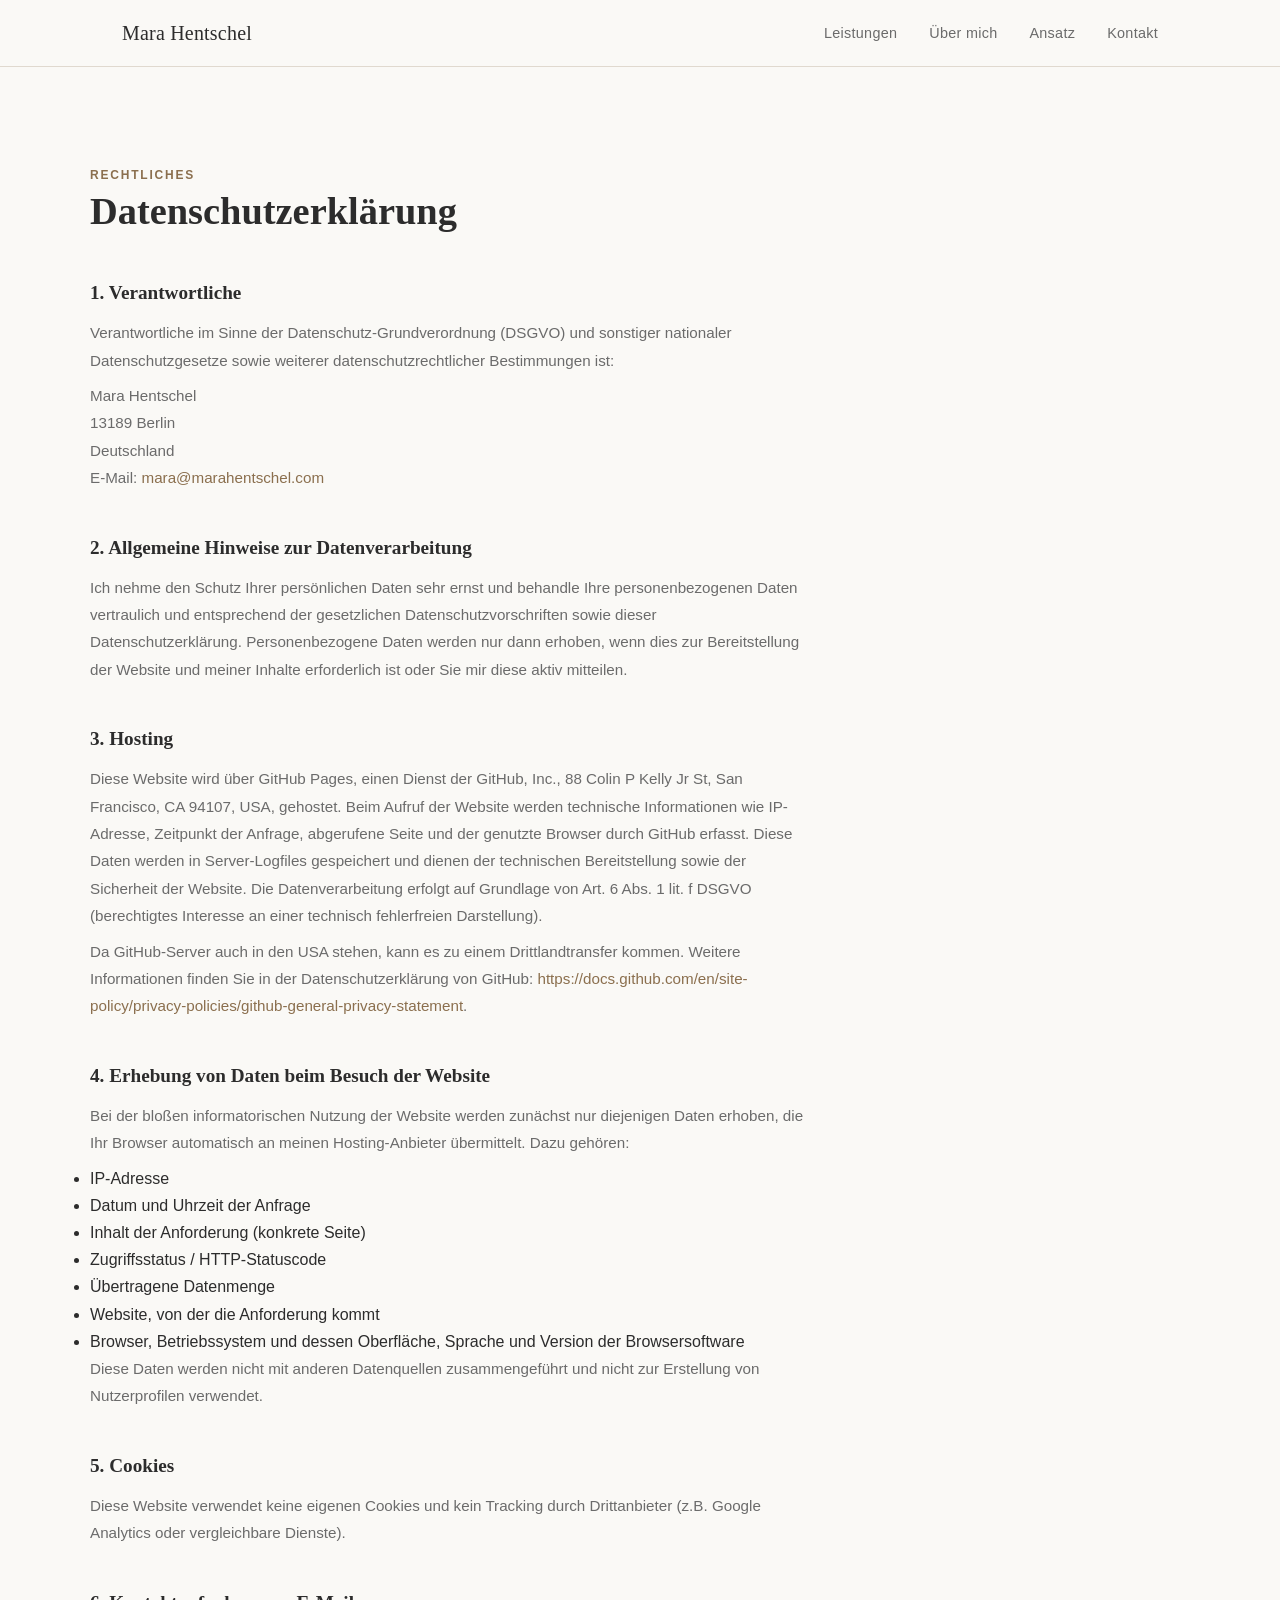
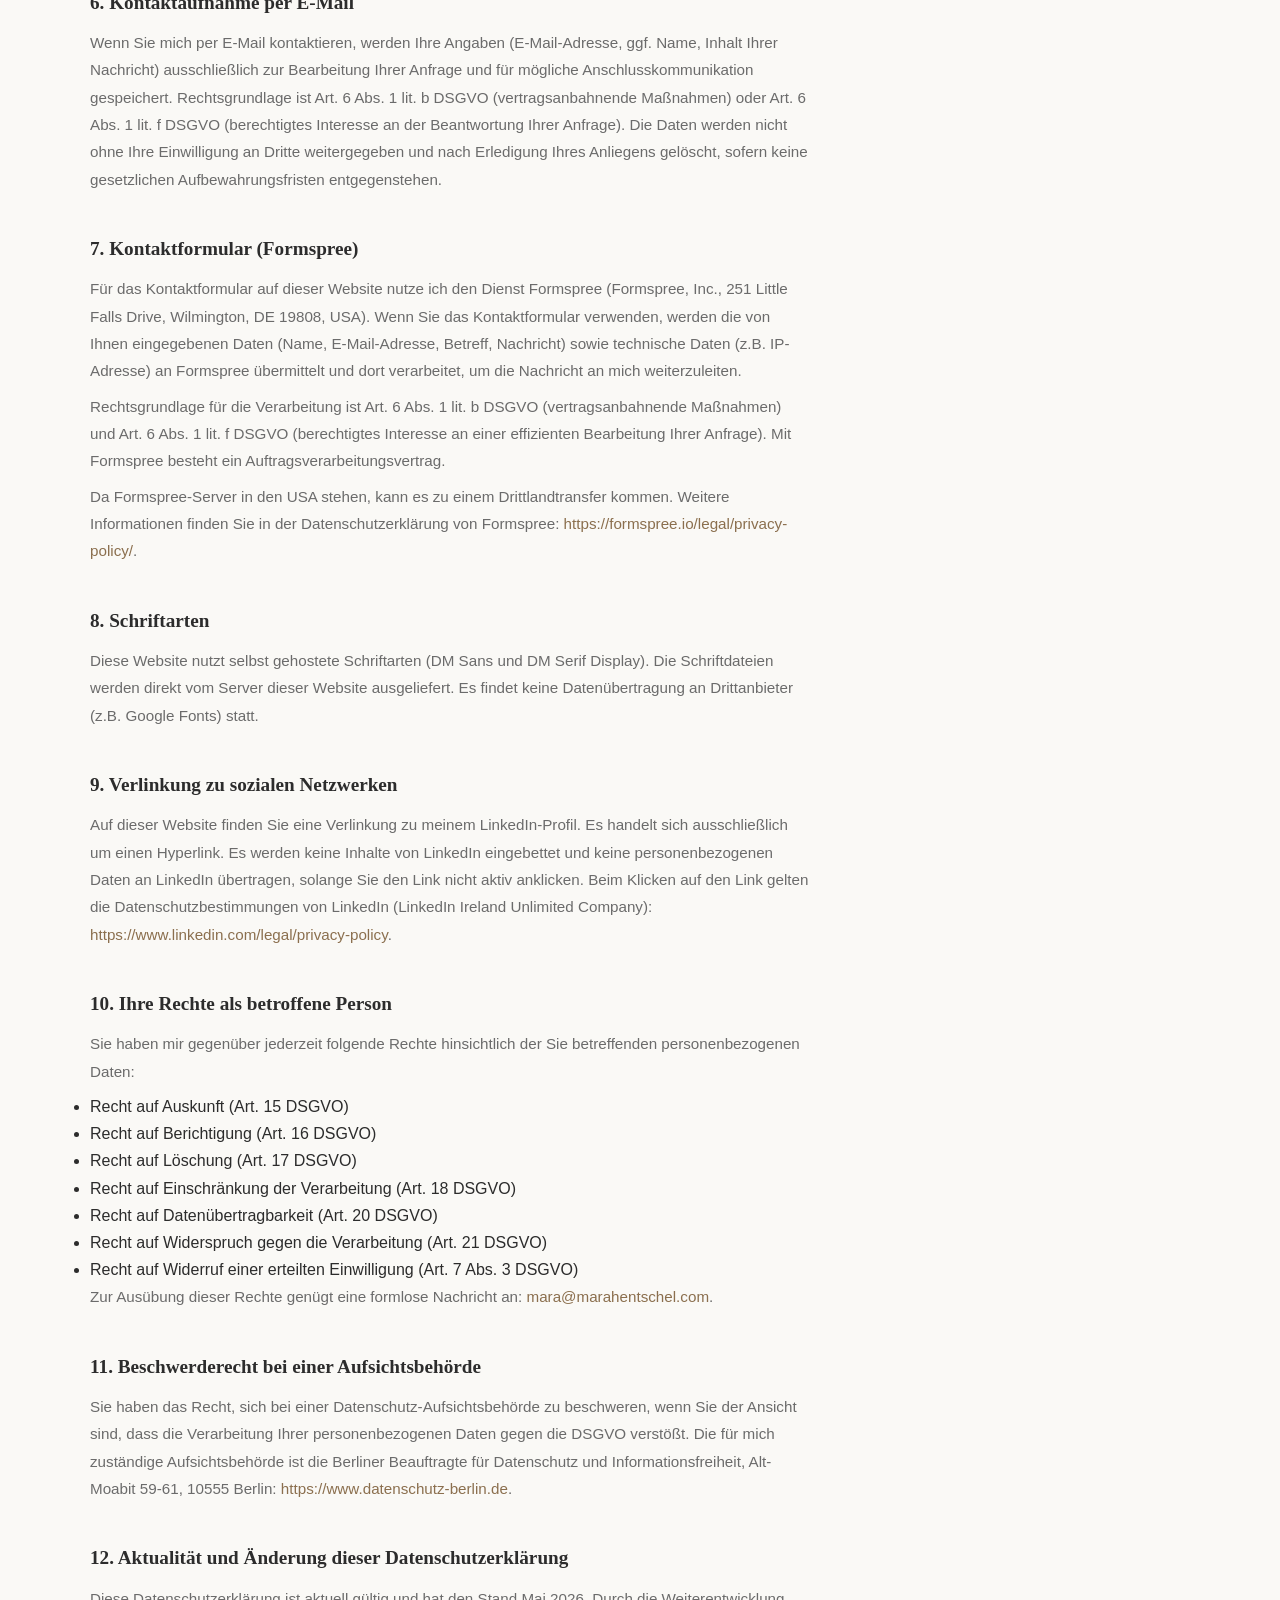
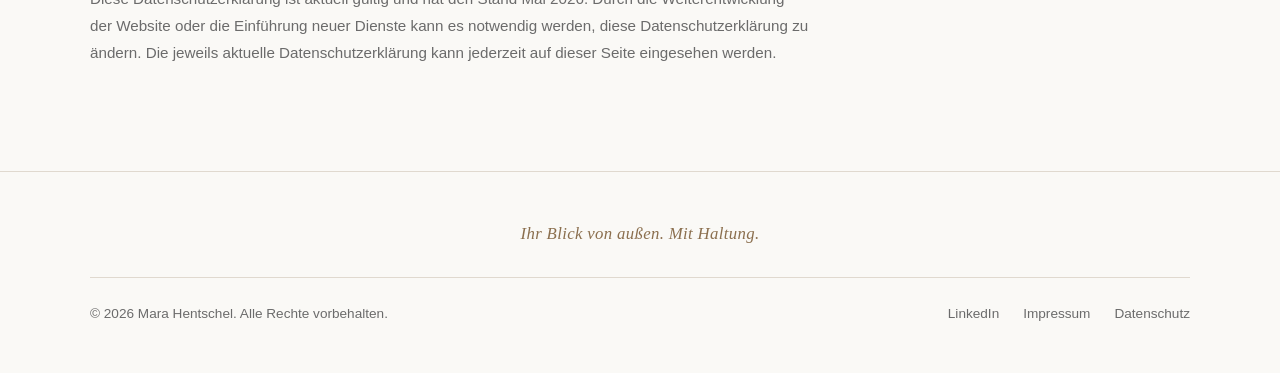
==== src/datenschutz.html @ 011e3c57 "Add privacy policy, self-host fonts, refine hero, and add trust strip - Create datenschutz.html with" ====
<!DOCTYPE html>
<html lang="de">
<head>
<meta charset="UTF-8">
<meta name="viewport" content="width=device-width, initial-scale=1.0">
<title>Datenschutzerklärung | Mara Hentschel</title>
<meta name="robots" content="noindex, nofollow">
<link rel="stylesheet" href="style.css">
</head>
<body>

<!-- NAV -->
<nav id="nav">
  <div class="nav-inner">
    <a href="index.html" class="nav-logo">Mara Hentschel</a>
    <ul class="nav-links" id="navLinks">
      <li><a href="index.html#leistungen">Leistungen</a></li>
      <li><a href="index.html#ueber-mich">Über mich</a></li>
      <li><a href="index.html#ansatz">Ansatz</a></li>
      <li><a href="index.html#kontakt">Kontakt</a></li>
    </ul>
    <button class="nav-toggle" id="navToggle" aria-label="Menü">
      <span></span><span></span><span></span>
    </button>
  </div>
</nav>

<!-- DATENSCHUTZ -->
<section class="legal-page">
  <div class="section-inner">
    <span class="section-label">Rechtliches</span>
    <h1 class="section-title">Datenschutzerklärung</h1>

    <div class="legal-content">

      <h2>1. Verantwortliche</h2>
      <p>
        Verantwortliche im Sinne der Datenschutz-Grundverordnung (DSGVO) und sonstiger nationaler Datenschutzgesetze sowie weiterer datenschutzrechtlicher Bestimmungen ist:
      </p>
      <p>
        Mara Hentschel<br>
        13189 Berlin<br>
        Deutschland<br>
        E-Mail: <a href="mailto:mara@marahentschel.com">mara@marahentschel.com</a>
      </p>

      <h2>2. Allgemeine Hinweise zur Datenverarbeitung</h2>
      <p>
        Ich nehme den Schutz Ihrer persönlichen Daten sehr ernst und behandle Ihre personenbezogenen Daten vertraulich und entsprechend der gesetzlichen Datenschutzvorschriften sowie dieser Datenschutzerklärung. Personenbezogene Daten werden nur dann erhoben, wenn dies zur Bereitstellung der Website und meiner Inhalte erforderlich ist oder Sie mir diese aktiv mitteilen.
      </p>

      <h2>3. Hosting</h2>
      <p>
        Diese Website wird über GitHub Pages, einen Dienst der GitHub, Inc., 88 Colin P Kelly Jr St, San Francisco, CA 94107, USA, gehostet. Beim Aufruf der Website werden technische Informationen wie IP-Adresse, Zeitpunkt der Anfrage, abgerufene Seite und der genutzte Browser durch GitHub erfasst. Diese Daten werden in Server-Logfiles gespeichert und dienen der technischen Bereitstellung sowie der Sicherheit der Website. Die Datenverarbeitung erfolgt auf Grundlage von Art. 6 Abs. 1 lit. f DSGVO (berechtigtes Interesse an einer technisch fehlerfreien Darstellung).
      </p>
      <p>
        Da GitHub-Server auch in den USA stehen, kann es zu einem Drittlandtransfer kommen. Weitere Informationen finden Sie in der Datenschutzerklärung von GitHub: <a href="https://docs.github.com/en/site-policy/privacy-policies/github-general-privacy-statement" target="_blank" rel="noopener noreferrer">https://docs.github.com/en/site-policy/privacy-policies/github-general-privacy-statement</a>.
      </p>

      <h2>4. Erhebung von Daten beim Besuch der Website</h2>
      <p>
        Bei der bloßen informatorischen Nutzung der Website werden zunächst nur diejenigen Daten erhoben, die Ihr Browser automatisch an meinen Hosting-Anbieter übermittelt. Dazu gehören:
      </p>
      <ul>
        <li>IP-Adresse</li>
        <li>Datum und Uhrzeit der Anfrage</li>
        <li>Inhalt der Anforderung (konkrete Seite)</li>
        <li>Zugriffsstatus / HTTP-Statuscode</li>
        <li>Übertragene Datenmenge</li>
        <li>Website, von der die Anforderung kommt</li>
        <li>Browser, Betriebssystem und dessen Oberfläche, Sprache und Version der Browsersoftware</li>
      </ul>
      <p>
        Diese Daten werden nicht mit anderen Datenquellen zusammengeführt und nicht zur Erstellung von Nutzerprofilen verwendet.
      </p>

      <h2>5. Cookies</h2>
      <p>
        Diese Website verwendet keine eigenen Cookies und kein Tracking durch Drittanbieter (z.B. Google Analytics oder vergleichbare Dienste).
      </p>

      <h2>6. Kontaktaufnahme per E-Mail</h2>
      <p>
        Wenn Sie mich per E-Mail kontaktieren, werden Ihre Angaben (E-Mail-Adresse, ggf. Name, Inhalt Ihrer Nachricht) ausschließlich zur Bearbeitung Ihrer Anfrage und für mögliche Anschlusskommunikation gespeichert. Rechtsgrundlage ist Art. 6 Abs. 1 lit. b DSGVO (vertragsanbahnende Maßnahmen) oder Art. 6 Abs. 1 lit. f DSGVO (berechtigtes Interesse an der Beantwortung Ihrer Anfrage). Die Daten werden nicht ohne Ihre Einwilligung an Dritte weitergegeben und nach Erledigung Ihres Anliegens gelöscht, sofern keine gesetzlichen Aufbewahrungsfristen entgegenstehen.
      </p>

      <h2>7. Kontaktformular (Formspree)</h2>
      <p>
        Für das Kontaktformular auf dieser Website nutze ich den Dienst Formspree (Formspree, Inc., 251 Little Falls Drive, Wilmington, DE 19808, USA). Wenn Sie das Kontaktformular verwenden, werden die von Ihnen eingegebenen Daten (Name, E-Mail-Adresse, Betreff, Nachricht) sowie technische Daten (z.B. IP-Adresse) an Formspree übermittelt und dort verarbeitet, um die Nachricht an mich weiterzuleiten.
      </p>
      <p>
        Rechtsgrundlage für die Verarbeitung ist Art. 6 Abs. 1 lit. b DSGVO (vertragsanbahnende Maßnahmen) und Art. 6 Abs. 1 lit. f DSGVO (berechtigtes Interesse an einer effizienten Bearbeitung Ihrer Anfrage). Mit Formspree besteht ein Auftragsverarbeitungsvertrag.
      </p>
      <p>
        Da Formspree-Server in den USA stehen, kann es zu einem Drittlandtransfer kommen. Weitere Informationen finden Sie in der Datenschutzerklärung von Formspree: <a href="https://formspree.io/legal/privacy-policy/" target="_blank" rel="noopener noreferrer">https://formspree.io/legal/privacy-policy/</a>.
      </p>

      <h2>8. Schriftarten</h2>
      <p>
        Diese Website nutzt selbst gehostete Schriftarten (DM Sans und DM Serif Display). Die Schriftdateien werden direkt vom Server dieser Website ausgeliefert. Es findet keine Datenübertragung an Drittanbieter (z.B. Google Fonts) statt.
      </p>

      <h2>9. Verlinkung zu sozialen Netzwerken</h2>
      <p>
        Auf dieser Website finden Sie eine Verlinkung zu meinem LinkedIn-Profil. Es handelt sich ausschließlich um einen Hyperlink. Es werden keine Inhalte von LinkedIn eingebettet und keine personenbezogenen Daten an LinkedIn übertragen, solange Sie den Link nicht aktiv anklicken. Beim Klicken auf den Link gelten die Datenschutzbestimmungen von LinkedIn (LinkedIn Ireland Unlimited Company): <a href="https://www.linkedin.com/legal/privacy-policy" target="_blank" rel="noopener noreferrer">https://www.linkedin.com/legal/privacy-policy</a>.
      </p>

      <h2>10. Ihre Rechte als betroffene Person</h2>
      <p>
        Sie haben mir gegenüber jederzeit folgende Rechte hinsichtlich der Sie betreffenden personenbezogenen Daten:
      </p>
      <ul>
        <li>Recht auf Auskunft (Art. 15 DSGVO)</li>
        <li>Recht auf Berichtigung (Art. 16 DSGVO)</li>
        <li>Recht auf Löschung (Art. 17 DSGVO)</li>
        <li>Recht auf Einschränkung der Verarbeitung (Art. 18 DSGVO)</li>
        <li>Recht auf Datenübertragbarkeit (Art. 20 DSGVO)</li>
        <li>Recht auf Widerspruch gegen die Verarbeitung (Art. 21 DSGVO)</li>
        <li>Recht auf Widerruf einer erteilten Einwilligung (Art. 7 Abs. 3 DSGVO)</li>
      </ul>
      <p>
        Zur Ausübung dieser Rechte genügt eine formlose Nachricht an: <a href="mailto:mara@marahentschel.com">mara@marahentschel.com</a>.
      </p>

      <h2>11. Beschwerderecht bei einer Aufsichtsbehörde</h2>
      <p>
        Sie haben das Recht, sich bei einer Datenschutz-Aufsichtsbehörde zu beschweren, wenn Sie der Ansicht sind, dass die Verarbeitung Ihrer personenbezogenen Daten gegen die DSGVO verstößt. Die für mich zuständige Aufsichtsbehörde ist die Berliner Beauftragte für Datenschutz und Informationsfreiheit, Alt-Moabit 59-61, 10555 Berlin: <a href="https://www.datenschutz-berlin.de" target="_blank" rel="noopener noreferrer">https://www.datenschutz-berlin.de</a>.
      </p>

      <h2>12. Aktualität und Änderung dieser Datenschutzerklärung</h2>
      <p>
        Diese Datenschutzerklärung ist aktuell gültig und hat den Stand Mai 2026. Durch die Weiterentwicklung der Website oder die Einführung neuer Dienste kann es notwendig werden, diese Datenschutzerklärung zu ändern. Die jeweils aktuelle Datenschutzerklärung kann jederzeit auf dieser Seite eingesehen werden.
      </p>

    </div>
  </div>
</section>

<!-- FOOTER -->
<footer>
  <div class="footer-inner">
    <p class="footer-tagline">Ihr Blick von außen. Mit Haltung.</p>
    <div class="footer-bottom">
      <span>© 2026 Mara Hentschel. Alle Rechte vorbehalten.</span>
      <div class="footer-links">
        <a href="https://www.linkedin.com/in/marahentschel/" target="_blank" rel="noopener noreferrer">LinkedIn</a>
        <a href="impressum.html">Impressum</a>
        <a href="datenschutz.html">Datenschutz</a>
      </div>
    </div>
  </div>
</footer>

<script>
const nav = document.getElementById('nav');
window.addEventListener('scroll', () => {
  nav.classList.toggle('scrolled', window.scrollY > 20);
});

const toggle = document.getElementById('navToggle');
const links = document.getElementById('navLinks');
toggle.addEventListener('click', () => links.classList.toggle('open'));
links.querySelectorAll('a').forEach(a => a.addEventListener('click', () => links.classList.remove('open')));
</script>

</body>
</html>
---- src/style.css ----
/* ─── FONTS (selbst gehostet) ─── */
@font-face {
  font-family: 'DM Sans';
  font-style: normal;
  font-weight: 100 1000;
  font-display: swap;
  src: url('fonts/dm-sans-latin.woff2') format('woff2');
  unicode-range: U+0000-00FF, U+0131, U+0152-0153, U+02BB-02BC, U+02C6, U+02DA, U+02DC, U+0304, U+0308, U+0329, U+2000-206F, U+20AC, U+2122, U+2191, U+2193, U+2212, U+2215, U+FEFF, U+FFFD;
}
@font-face {
  font-family: 'DM Sans';
  font-style: normal;
  font-weight: 100 1000;
  font-display: swap;
  src: url('fonts/dm-sans-latin-ext.woff2') format('woff2');
  unicode-range: U+0100-02BA, U+02BD-02C5, U+02C7-02CC, U+02CE-02D7, U+02DD-02FF, U+0304, U+0308, U+0329, U+1D00-1DBF, U+1E00-1E9F, U+1EF2-1EFF, U+2020, U+20A0-20AB, U+20AD-20C0, U+2113, U+2C60-2C7F, U+A720-A7FF;
}
@font-face {
  font-family: 'DM Serif Display';
  font-style: normal;
  font-weight: 400;
  font-display: swap;
  src: url('fonts/dm-serif-display-latin.woff2') format('woff2');
  unicode-range: U+0000-00FF, U+0131, U+0152-0153, U+02BB-02BC, U+02C6, U+02DA, U+02DC, U+0304, U+0308, U+0329, U+2000-206F, U+20AC, U+2122, U+2191, U+2193, U+2212, U+2215, U+FEFF, U+FFFD;
}
@font-face {
  font-family: 'DM Serif Display';
  font-style: normal;
  font-weight: 400;
  font-display: swap;
  src: url('fonts/dm-serif-display-latin-ext.woff2') format('woff2');
  unicode-range: U+0100-02BA, U+02BD-02C5, U+02C7-02CC, U+02CE-02D7, U+02DD-02FF, U+0304, U+0308, U+0329, U+1D00-1DBF, U+1E00-1E9F, U+1EF2-1EFF, U+2020, U+20A0-20AB, U+20AD-20C0, U+2113, U+2C60-2C7F, U+A720-A7FF;
}

*, *::before, *::after { margin: 0; padding: 0; box-sizing: border-box; }
html { scroll-behavior: smooth; }

:root {
  --color-bg: #FAF9F6;
  --color-text: #2C2C2C;
  --color-text-light: #6B6B6B;
  --color-accent: #8B6F4E;
  --color-accent-light: #C4A882;
  --color-warm: #F0EBE3;
  --color-white: #FFFFFF;
  --color-divider: #E0D9CF;
  --font-display: 'DM Serif Display', Georgia, serif;
  --font-body: 'DM Sans', sans-serif;
}

html { scroll-behavior: smooth; }

body {
  font-family: var(--font-body);
  color: var(--color-text);
  background: var(--color-bg);
  line-height: 1.7;
  font-weight: 300;
  -webkit-font-smoothing: antialiased;
}

/* ─── NAV ─── */
nav {
  position: fixed;
  top: 0;
  width: 100%;
  z-index: 100;
  background: rgba(250, 249, 246, 0.92);
  backdrop-filter: blur(12px);
  border-bottom: 1px solid var(--color-divider);
  transition: box-shadow 0.3s;
}

nav.scrolled { box-shadow: 0 2px 20px rgba(0,0,0,0.06); }

.nav-inner {
  max-width: 1100px;
  margin: 0 auto;
  padding: 1rem 2rem;
  display: flex;
  justify-content: space-between;
  align-items: center;
}

.nav-logo {
  font-family: var(--font-display);
  font-size: 1.25rem;
  color: var(--color-text);
  text-decoration: none;
  letter-spacing: 0.01em;
}

.nav-links { display: flex; gap: 2rem; list-style: none; }

.nav-links a {
  text-decoration: none;
  color: var(--color-text-light);
  font-size: 0.9rem;
  font-weight: 400;
  letter-spacing: 0.02em;
  transition: color 0.2s;
}

.nav-links a:hover { color: var(--color-accent); }

.nav-toggle { display: none; background: none; border: none; cursor: pointer; }
.nav-toggle span {
  display: block; width: 22px; height: 2px;
  background: var(--color-text); margin: 5px 0;
  transition: 0.3s;
}

/* ─── HERO ─── */
.hero {
  min-height: 100vh;
  display: flex;
  align-items: center;
  padding: 8rem 2rem 4rem;
}

.hero-inner {
  max-width: 1100px;
  margin: 0 auto;
  width: 100%;
  display: grid;
  grid-template-columns: 1fr 1fr;
  gap: 4rem;
  align-items: end;
}

.hero-text h1 {
  font-family: var(--font-display);
  font-size: clamp(2.2rem, 4.5vw, 3.4rem);
  line-height: 1.2;
  color: var(--color-text);
  margin-bottom: 1.5rem;
  text-wrap: balance;
}

.hero-text h1 span { color: var(--color-accent); }

.hero-text p {
  font-size: 1.1rem;
  color: var(--color-text-light);
  max-width: 480px;
  margin-bottom: 2rem;
}

.hero-cta {
  display: inline-block;
  padding: 0.85rem 2.2rem;
  background: var(--color-accent);
  color: var(--color-white);
  text-decoration: none;
  font-weight: 500;
  font-size: 0.95rem;
  letter-spacing: 0.03em;
  transition: background 0.3s, transform 0.2s;
}

.hero-cta:hover { background: #7A6043; transform: translateY(-1px); }

.hero-image {
  background: var(--color-warm);
  position: relative;
  overflow: hidden;
  align-self: stretch;
}

.hero-image img {
  width: 100%;
  height: 100%;
  object-fit: cover;
  object-position: 20% center;
  display: block;
  position: absolute;
  top: 0;
  left: 0;
  transition: opacity 0.6s ease;
}

.hero-img-secondary {
  opacity: 0;
}

.hero-image:hover .hero-img-primary {
  opacity: 0;
}

.hero-image:hover .hero-img-secondary {
  opacity: 1;
}

.hero-image-placeholder {
  width: 100%;
  height: 100%;
  display: flex;
  align-items: center;
  justify-content: center;
  flex-direction: column;
  color: var(--color-accent-light);
  font-size: 0.85rem;
  gap: 0.5rem;
}

.hero-image-placeholder svg { opacity: 0.4; }

/* ─── SECTIONS ─── */
section { padding: 6rem 2rem; }

.section-inner {
  max-width: 1100px;
  margin: 0 auto;
}

.section-label {
  font-size: 0.75rem;
  font-weight: 600;
  letter-spacing: 0.15em;
  text-transform: uppercase;
  color: var(--color-accent);
  margin-bottom: 1rem;
}

.section-title {
  font-family: var(--font-display);
  font-size: clamp(1.8rem, 3vw, 2.4rem);
  margin-bottom: 1.5rem;
  line-height: 1.3;
}

/* ─── LEISTUNGEN ─── */
#leistungen { background: var(--color-white); }

.services-grid {
  display: grid;
  grid-template-columns: repeat(3, 1fr);
  gap: 2.5rem;
  margin-top: 3rem;
  align-items: stretch;
}

.service-card {
  padding: 2.5rem 2rem;
  border: 1px solid var(--color-divider);
  transition: border-color 0.3s, transform 0.2s;
  position: relative;
  text-align: center;
  display: flex;
  flex-direction: column;
}

.service-card:hover {
  border-color: var(--color-accent-light);
  transform: translateY(-3px);
}

.service-card::before {
  content: '';
  position: absolute;
  top: 0; left: 0;
  width: 100%; height: 3px;
  background: var(--color-accent);
  transform: scaleX(0);
  transform-origin: left;
  transition: transform 0.4s;
}

.service-card:hover::before { transform: scaleX(1); }

.service-icon {
  width: 56px;
  height: 56px;
  display: flex;
  align-items: center;
  justify-content: center;
  background: var(--color-warm);
  color: var(--color-accent);
  margin: 0 auto 1.5rem;
}

.service-card h3 {
  font-family: var(--font-display);
  font-size: 1.3rem;
  margin-bottom: 1rem;
  min-height: 4rem;
  display: flex;
  align-items: flex-end;
  justify-content: center;
}

.service-card p {
  color: var(--color-text-light);
  font-size: 0.95rem;
  line-height: 1.7;
}

/* ─── ÜBER MICH ─── */
#ueber-mich { background: var(--color-bg); }

.about-grid {
  display: grid;
  grid-template-columns: 1fr 1.4fr;
  gap: 4rem;
  align-items: start;
  margin-top: 2rem;
}

.about-image {
  aspect-ratio: 1;
  background: var(--color-warm);
  display: flex;
  align-items: center;
  justify-content: center;
  color: var(--color-accent-light);
  font-size: 0.85rem;
}

.about-text p {
  color: var(--color-text-light);
  margin-bottom: 1.2rem;
  font-size: 1rem;
}

.linkedin-link {
  display: inline-flex;
  align-items: center;
  gap: 0.5rem;
  margin-top: 1.5rem;
  color: var(--color-accent);
  text-decoration: none;
  font-size: 0.95rem;
  font-weight: 500;
  transition: color 0.2s;
}

.linkedin-link:hover { color: #7A6043; }

.about-text p:first-of-type {
  font-size: 1.1rem;
  color: var(--color-text);
  font-weight: 400;
}

.about-tags {
  display: flex;
  flex-wrap: wrap;
  gap: 0.5rem;
  margin-top: 1.5rem;
}

.about-tags span {
  padding: 0.4rem 1rem;
  border: 1px solid var(--color-divider);
  font-size: 0.8rem;
  font-weight: 500;
  letter-spacing: 0.02em;
  color: var(--color-text-light);
  flex: 1 1 auto;
  text-align: center;
  white-space: nowrap;
}

/* ─── ANSATZ ─── */
#ansatz { background: var(--color-warm); }

.approach-text {
  max-width: 700px;
  font-size: 1.15rem;
  color: var(--color-text-light);
  margin-bottom: 2.5rem;
}

.approach-steps {
  display: grid;
  grid-template-columns: repeat(3, 1fr);
  gap: 2rem;
}

.approach-step {
  padding: 2rem 0;
  border-top: 2px solid var(--color-accent);
}

.approach-step h4 {
  font-family: var(--font-display);
  font-size: 1.15rem;
  margin-bottom: 0.75rem;
}

.approach-step p { color: var(--color-text-light); font-size: 0.95rem; }

/* ─── KONTAKT ─── */
#kontakt { background: var(--color-white); }

.contact-grid {
  display: grid;
  grid-template-columns: 1fr 1fr;
  gap: 4rem;
  margin-top: 2rem;
}

.contact-text p {
  color: var(--color-text-light);
  font-size: 1.05rem;
  margin-bottom: 1.5rem;
}

.contact-detail {
  display: flex;
  align-items: center;
  gap: 0.75rem;
  margin-bottom: 1rem;
  color: var(--color-text);
  font-size: 0.95rem;
}

.contact-detail svg { flex-shrink: 0; color: var(--color-accent); }
.contact-detail a { color: var(--color-text); text-decoration: none; }
.contact-detail a:hover { color: var(--color-accent); }

.contact-form { display: flex; flex-direction: column; gap: 1.2rem; }
.contact-form form { display: flex; flex-direction: column; gap: 1.2rem; }

.contact-form input,
.contact-form textarea {
  padding: 0.9rem 1.2rem;
  border: 1px solid var(--color-divider);
  background: var(--color-bg);
  font-family: var(--font-body);
  font-size: 0.95rem;
  color: var(--color-text);
  outline: none;
  transition: border-color 0.2s;
}

.contact-form input:focus,
.contact-form textarea:focus { border-color: var(--color-accent); }

.contact-form textarea { resize: vertical; min-height: 120px; }

.contact-form button {
  padding: 0.85rem 2.2rem;
  background: var(--color-accent);
  color: var(--color-white);
  border: none;
  font-family: var(--font-body);
  font-weight: 500;
  font-size: 0.95rem;
  letter-spacing: 0.03em;
  cursor: pointer;
  transition: background 0.3s;
  align-self: flex-start;
}

.contact-form button:hover { background: #7A6043; }

.contact-alt {
  font-size: 0.9rem;
  color: var(--color-muted);
  text-align: center;
  margin-top: 0.4rem;
}
.contact-alt a { color: var(--color-accent); text-decoration: none; font-weight: 500; }
.contact-alt a:hover { text-decoration: underline; }

.form-status {
  font-size: 0.95rem;
  padding: 0;
  margin: 0;
  line-height: 1.5;
}
.form-status.success {
  padding: 1rem 1.2rem;
  background: #F0EFEA;
  border-left: 3px solid var(--color-accent);
  color: var(--color-text);
}
.form-status.error {
  padding: 1rem 1.2rem;
  background: #F8EFEA;
  border-left: 3px solid #B54B3A;
  color: #6B2D20;
}

/* ─── TRUST STRIP ─── */
.trust-strip {
  padding: 1.6rem 2rem;
  background: var(--color-warm);
  border-top: 1px solid var(--color-divider);
  border-bottom: 1px solid var(--color-divider);
}

.trust-inner {
  max-width: 1100px;
  margin: 0 auto;
  display: flex;
  justify-content: center;
  align-items: center;
  flex-wrap: wrap;
  gap: 0.6rem 2.4rem;
  font-size: 0.9rem;
  color: var(--color-text);
  letter-spacing: 0.03em;
  text-align: center;
}

.trust-inner span {
  position: relative;
  white-space: nowrap;
}

.trust-inner span:not(:last-child)::after {
  content: '·';
  position: absolute;
  right: -1.4rem;
  color: var(--color-accent);
  font-weight: 600;
}

@media (max-width: 700px) {
  .trust-inner span { white-space: normal; }
  .trust-inner span:not(:last-child)::after { display: none; }
}

/* ─── IMPRESSUM / LEGAL ─── */
.legal-page {
  padding-top: 10rem;
  min-height: 80vh;
}

.legal-content {
  max-width: 720px;
  margin-top: 2.5rem;
}

.legal-content h2 {
  font-family: var(--font-display);
  font-size: 1.2rem;
  margin: 2.5rem 0 0.6rem;
  color: var(--color-text);
}

.legal-content p {
  color: var(--color-text-light);
  font-size: 0.95rem;
  line-height: 1.8;
  margin-bottom: 0.5rem;
}

.legal-content a {
  color: var(--color-accent);
  text-decoration: none;
}

.legal-content a:hover { text-decoration: underline; }

.legal-source {
  margin-top: 3rem;
  font-size: 0.85rem;
  color: var(--color-text-light);
}

/* ─── FOOTER ─── */
footer {
  padding: 3rem 2rem;
  border-top: 1px solid var(--color-divider);
  background: var(--color-bg);
}

.footer-inner {
  max-width: 1100px;
  margin: 0 auto;
  display: flex;
  flex-direction: column;
  gap: 1.8rem;
  font-size: 0.85rem;
  color: var(--color-text-light);
}

.footer-tagline {
  font-family: var(--font-display);
  font-style: italic;
  font-size: 1.05rem;
  color: var(--color-accent);
  text-align: center;
  margin: 0;
  letter-spacing: 0.02em;
}

.footer-bottom {
  display: flex;
  justify-content: space-between;
  align-items: center;
  padding-top: 1.5rem;
  border-top: 1px solid var(--color-divider);
}

.footer-links { display: flex; gap: 1.5rem; }
.footer-links a { color: var(--color-text-light); text-decoration: none; }
.footer-links a:hover { color: var(--color-accent); }

/* ─── ANIMATIONS ─── */
.fade-in {
  opacity: 0;
  transform: translateY(24px);
  transition: opacity 0.7s ease, transform 0.7s ease;
}

.fade-in.visible {
  opacity: 1;
  transform: translateY(0);
}

/* ─── RESPONSIVE ─── */
@media (max-width: 768px) {
  .nav-links { display: none; }
  .nav-links.open {
    display: flex;
    flex-direction: column;
    position: absolute;
    top: 100%;
    left: 0;
    width: 100%;
    background: var(--color-bg);
    padding: 1.5rem 2rem;
    border-bottom: 1px solid var(--color-divider);
    gap: 1rem;
  }
  .nav-toggle { display: block; }

  .hero-inner { grid-template-columns: 1fr; gap: 2rem; }
  .hero-image { max-height: 400px; }
  .hero { min-height: auto; padding-top: 7rem; }

  .services-grid { grid-template-columns: 1fr; }
  .about-grid { grid-template-columns: 1fr; }
  .approach-steps { grid-template-columns: 1fr; }
  .contact-grid { grid-template-columns: 1fr; }

  .footer-bottom { flex-direction: column; gap: 1rem; text-align: center; }
}
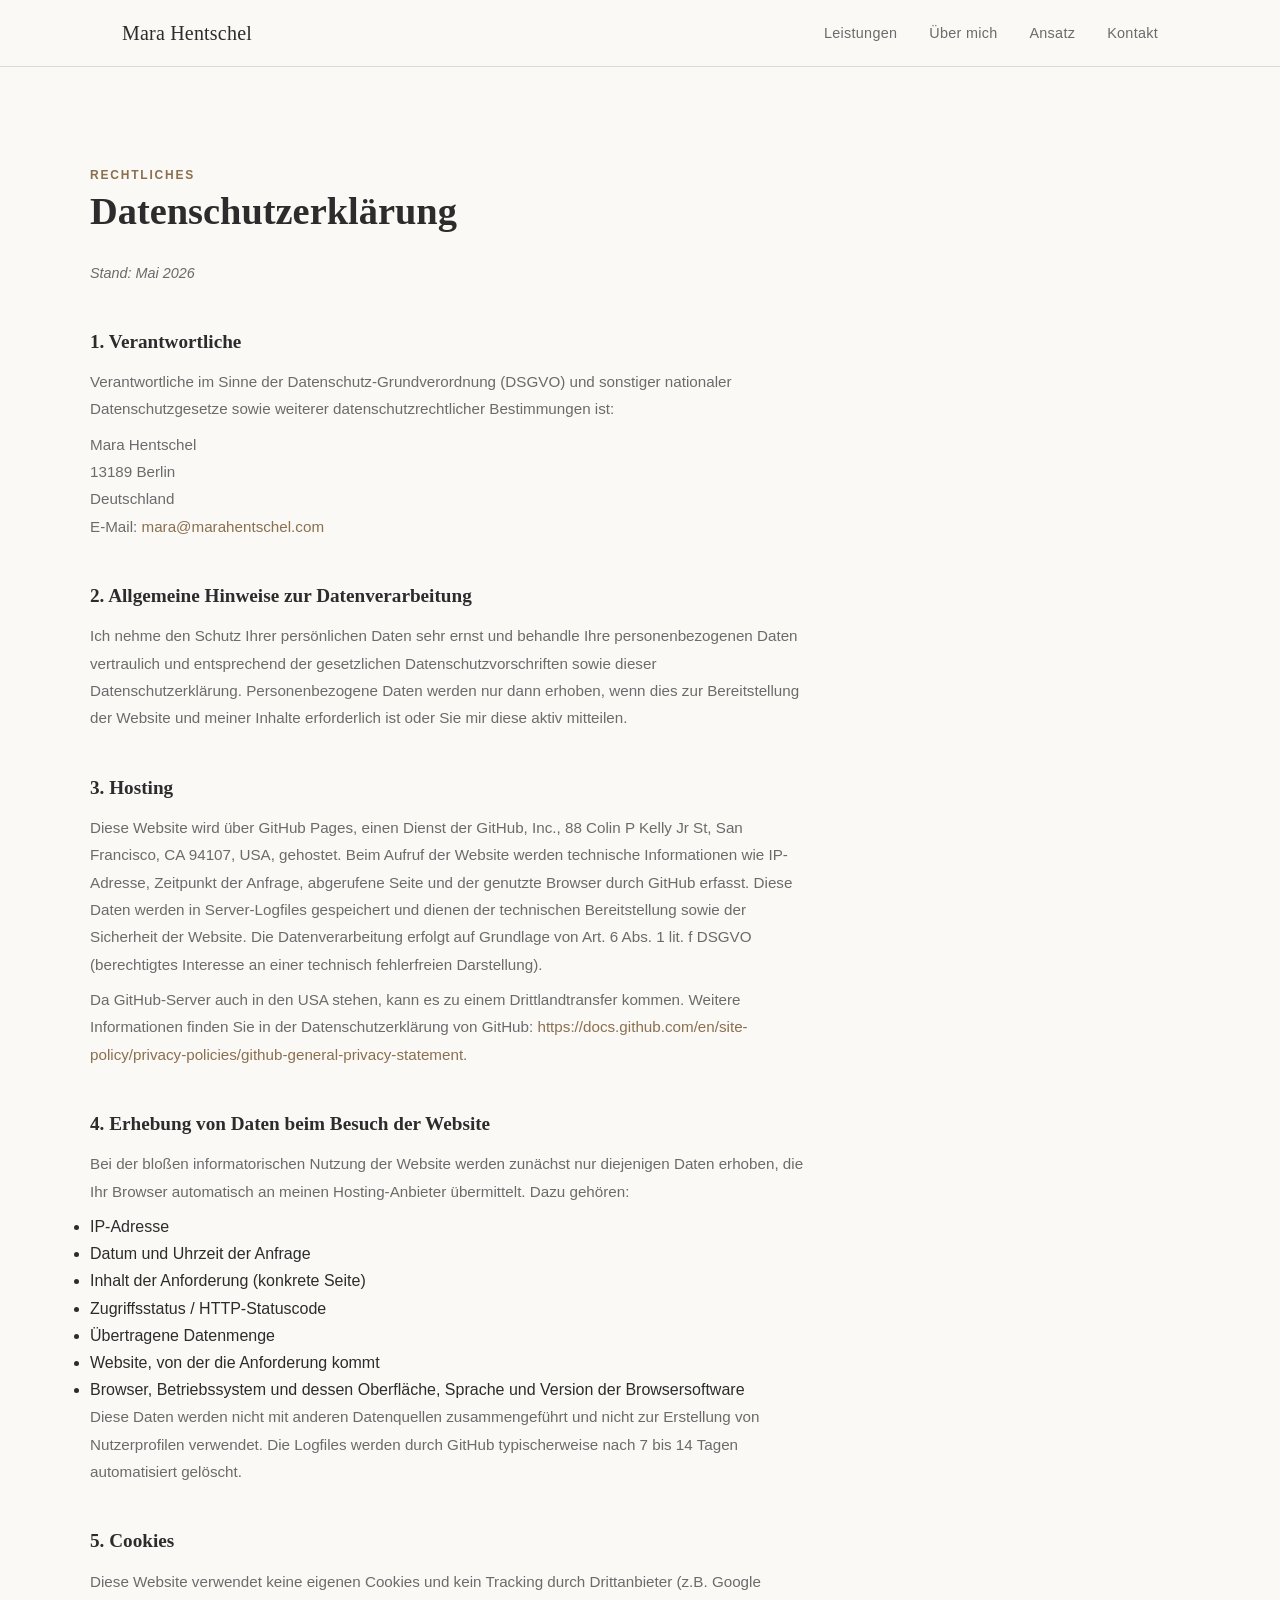
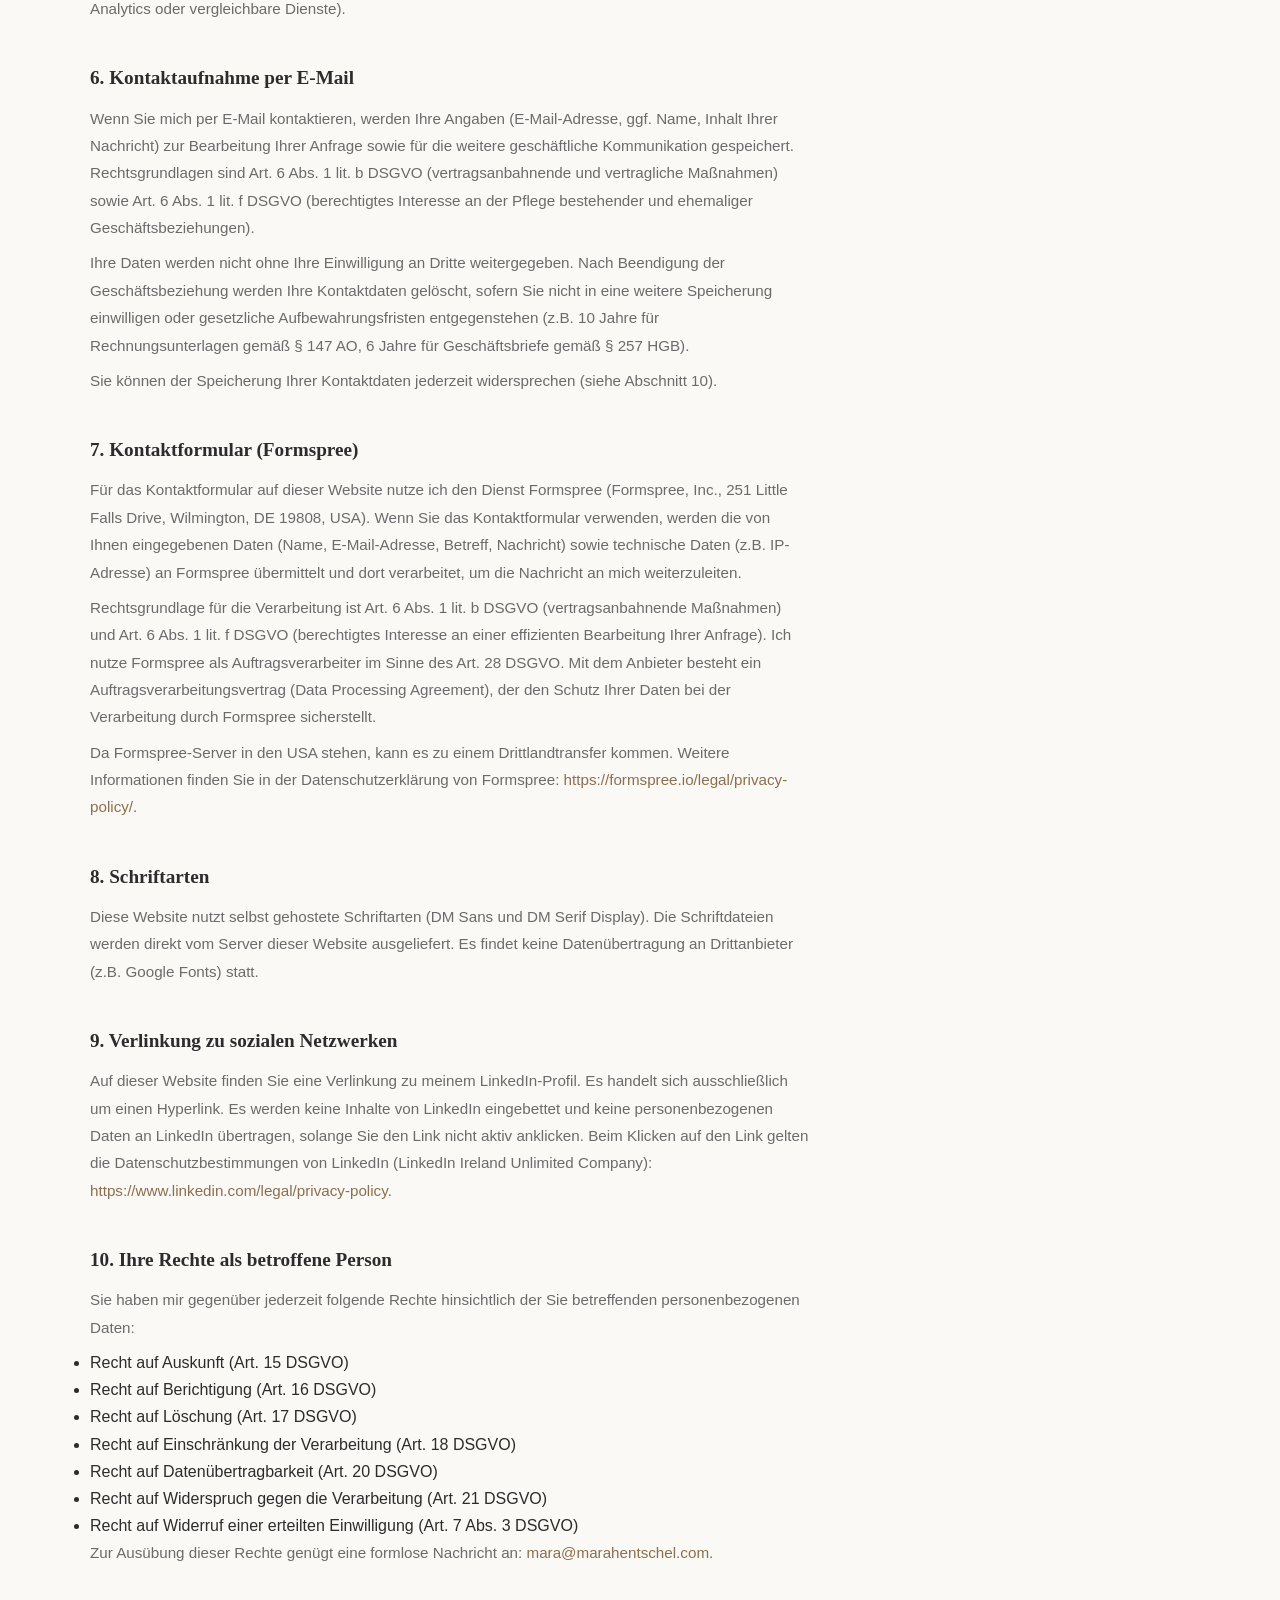
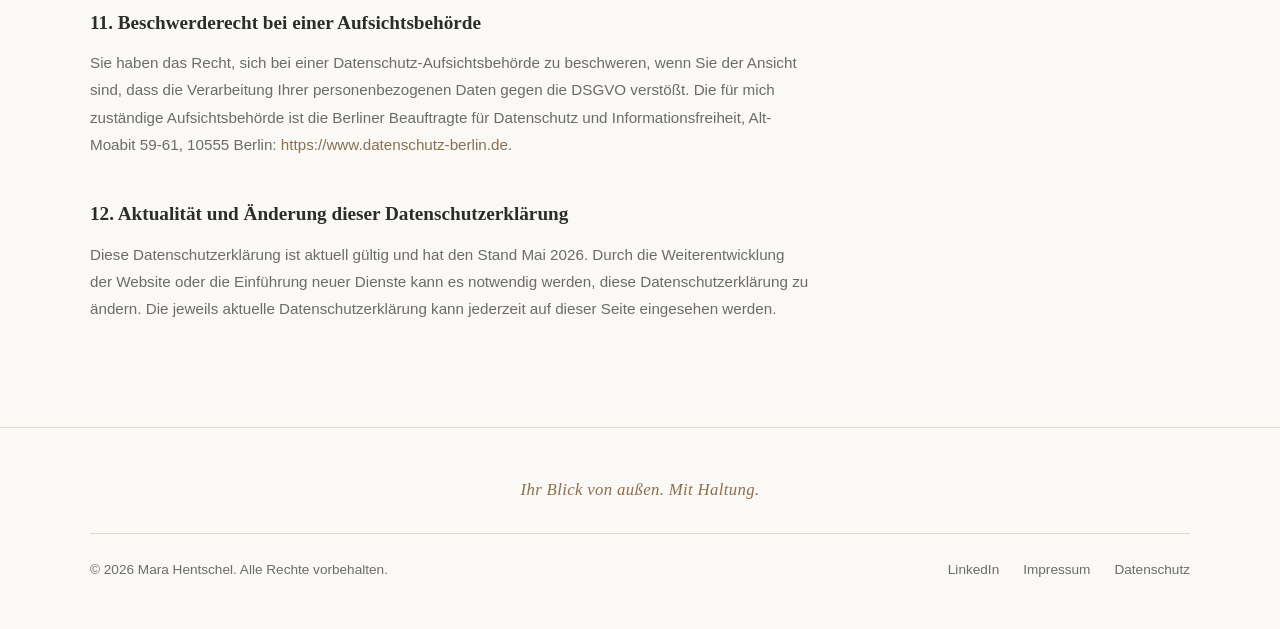
==== commit d0d91aa9: "Refine privacy policy: practical retention, date stamp, DPA clarity - Add "Stand: Mai 2026" date und" ====
--- a/src/datenschutz.html
+++ b/src/datenschutz.html
@@ -30,6 +30,7 @@
   <div class="section-inner">
     <span class="section-label">Rechtliches</span>
     <h1 class="section-title">Datenschutzerklärung</h1>
+    <p class="legal-date">Stand: Mai 2026</p>
 
     <div class="legal-content">
 
@@ -71,7 +72,7 @@
         <li>Browser, Betriebssystem und dessen Oberfläche, Sprache und Version der Browsersoftware</li>
       </ul>
       <p>
-        Diese Daten werden nicht mit anderen Datenquellen zusammengeführt und nicht zur Erstellung von Nutzerprofilen verwendet.
+        Diese Daten werden nicht mit anderen Datenquellen zusammengeführt und nicht zur Erstellung von Nutzerprofilen verwendet. Die Logfiles werden durch GitHub typischerweise nach 7 bis 14 Tagen automatisiert gelöscht.
       </p>
 
       <h2>5. Cookies</h2>
@@ -81,7 +82,13 @@
 
       <h2>6. Kontaktaufnahme per E-Mail</h2>
       <p>
-        Wenn Sie mich per E-Mail kontaktieren, werden Ihre Angaben (E-Mail-Adresse, ggf. Name, Inhalt Ihrer Nachricht) ausschließlich zur Bearbeitung Ihrer Anfrage und für mögliche Anschlusskommunikation gespeichert. Rechtsgrundlage ist Art. 6 Abs. 1 lit. b DSGVO (vertragsanbahnende Maßnahmen) oder Art. 6 Abs. 1 lit. f DSGVO (berechtigtes Interesse an der Beantwortung Ihrer Anfrage). Die Daten werden nicht ohne Ihre Einwilligung an Dritte weitergegeben und nach Erledigung Ihres Anliegens gelöscht, sofern keine gesetzlichen Aufbewahrungsfristen entgegenstehen.
+        Wenn Sie mich per E-Mail kontaktieren, werden Ihre Angaben (E-Mail-Adresse, ggf. Name, Inhalt Ihrer Nachricht) zur Bearbeitung Ihrer Anfrage sowie für die weitere geschäftliche Kommunikation gespeichert. Rechtsgrundlagen sind Art. 6 Abs. 1 lit. b DSGVO (vertragsanbahnende und vertragliche Maßnahmen) sowie Art. 6 Abs. 1 lit. f DSGVO (berechtigtes Interesse an der Pflege bestehender und ehemaliger Geschäftsbeziehungen).
+      </p>
+      <p>
+        Ihre Daten werden nicht ohne Ihre Einwilligung an Dritte weitergegeben. Nach Beendigung der Geschäftsbeziehung werden Ihre Kontaktdaten gelöscht, sofern Sie nicht in eine weitere Speicherung einwilligen oder gesetzliche Aufbewahrungsfristen entgegenstehen (z.B. 10 Jahre für Rechnungsunterlagen gemäß § 147 AO, 6 Jahre für Geschäftsbriefe gemäß § 257 HGB).
+      </p>
+      <p>
+        Sie können der Speicherung Ihrer Kontaktdaten jederzeit widersprechen (siehe Abschnitt 10).
       </p>
 
       <h2>7. Kontaktformular (Formspree)</h2>
@@ -89,7 +96,7 @@
         Für das Kontaktformular auf dieser Website nutze ich den Dienst Formspree (Formspree, Inc., 251 Little Falls Drive, Wilmington, DE 19808, USA). Wenn Sie das Kontaktformular verwenden, werden die von Ihnen eingegebenen Daten (Name, E-Mail-Adresse, Betreff, Nachricht) sowie technische Daten (z.B. IP-Adresse) an Formspree übermittelt und dort verarbeitet, um die Nachricht an mich weiterzuleiten.
       </p>
       <p>
-        Rechtsgrundlage für die Verarbeitung ist Art. 6 Abs. 1 lit. b DSGVO (vertragsanbahnende Maßnahmen) und Art. 6 Abs. 1 lit. f DSGVO (berechtigtes Interesse an einer effizienten Bearbeitung Ihrer Anfrage). Mit Formspree besteht ein Auftragsverarbeitungsvertrag.
+        Rechtsgrundlage für die Verarbeitung ist Art. 6 Abs. 1 lit. b DSGVO (vertragsanbahnende Maßnahmen) und Art. 6 Abs. 1 lit. f DSGVO (berechtigtes Interesse an einer effizienten Bearbeitung Ihrer Anfrage). Ich nutze Formspree als Auftragsverarbeiter im Sinne des Art. 28 DSGVO. Mit dem Anbieter besteht ein Auftragsverarbeitungsvertrag (Data Processing Agreement), der den Schutz Ihrer Daten bei der Verarbeitung durch Formspree sicherstellt.
       </p>
       <p>
         Da Formspree-Server in den USA stehen, kann es zu einem Drittlandtransfer kommen. Weitere Informationen finden Sie in der Datenschutzerklärung von Formspree: <a href="https://formspree.io/legal/privacy-policy/" target="_blank" rel="noopener noreferrer">https://formspree.io/legal/privacy-policy/</a>.
--- a/src/style.css
+++ b/src/style.css
@@ -527,6 +527,13 @@
 .legal-page {
   padding-top: 10rem;
   min-height: 80vh;
+}
+
+.legal-date {
+  margin-top: 1rem;
+  font-size: 0.9rem;
+  color: var(--color-text-light);
+  font-style: italic;
 }
 
 .legal-content {
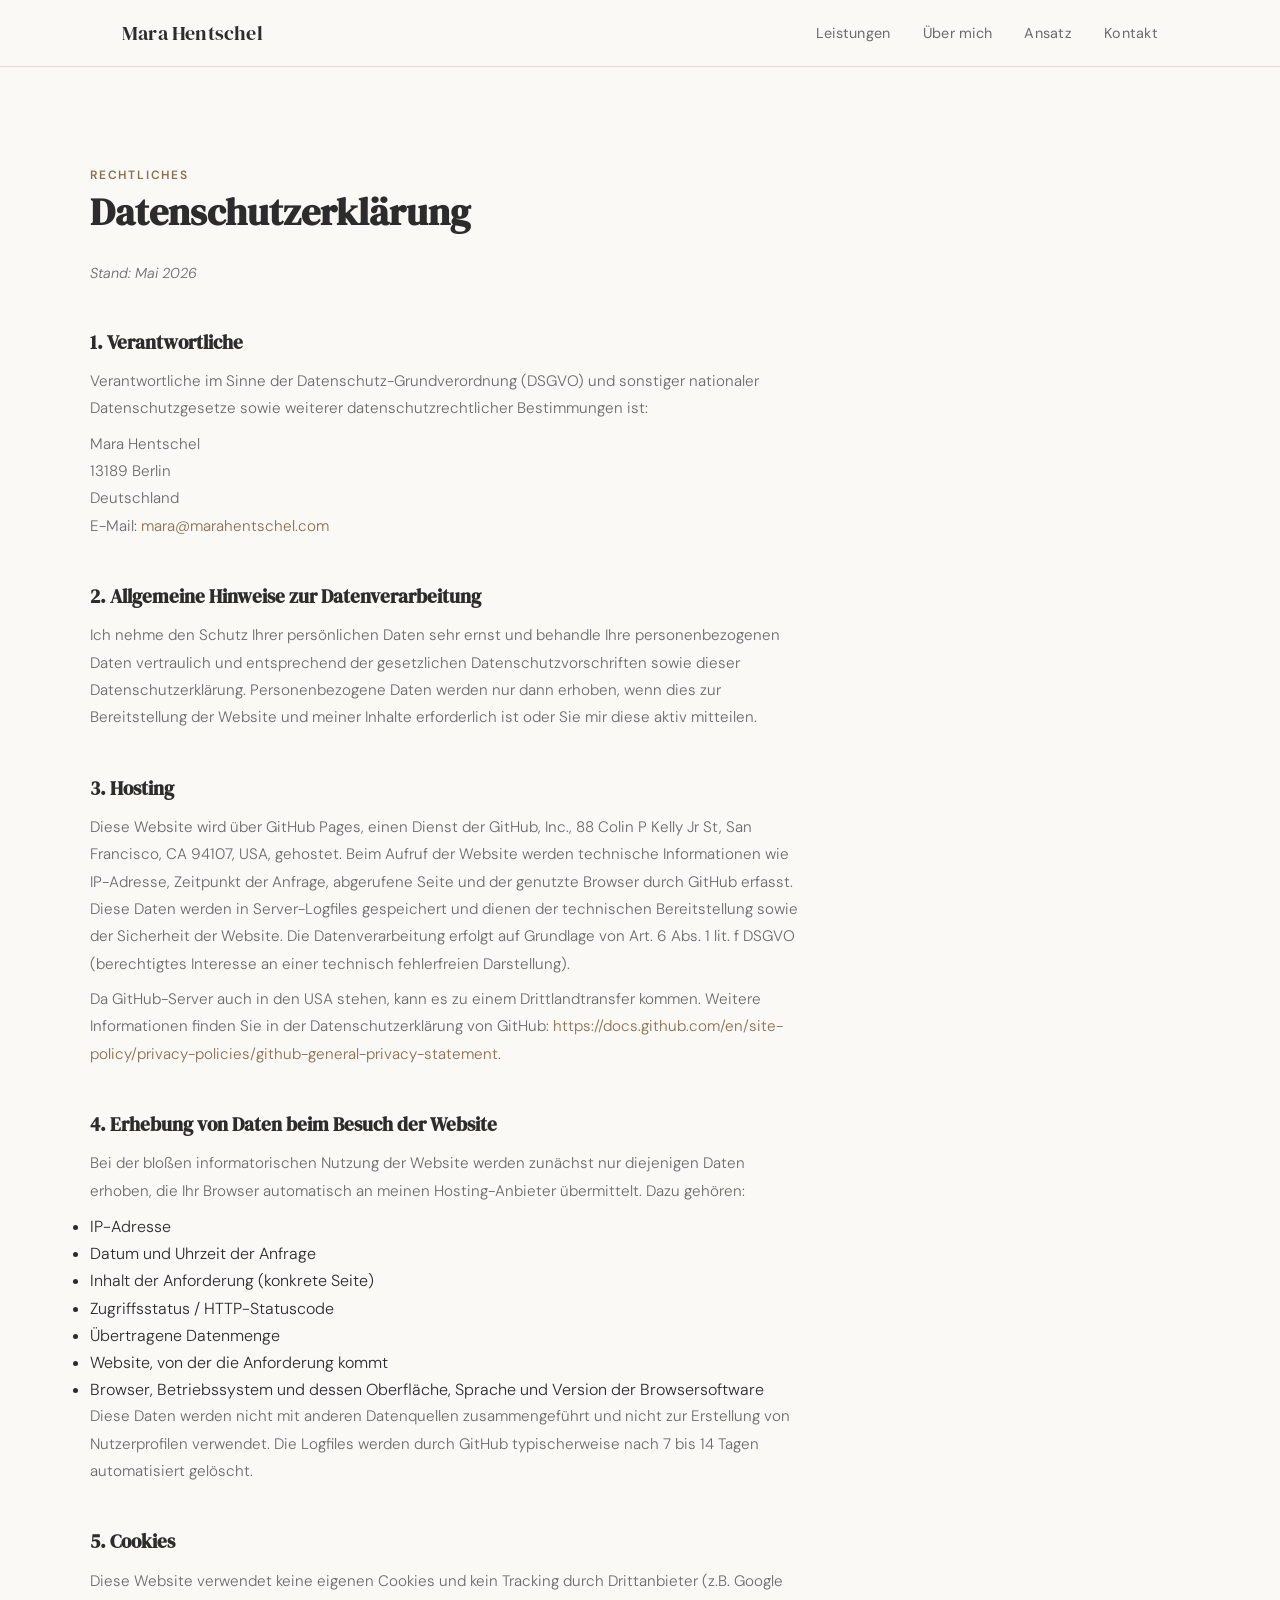
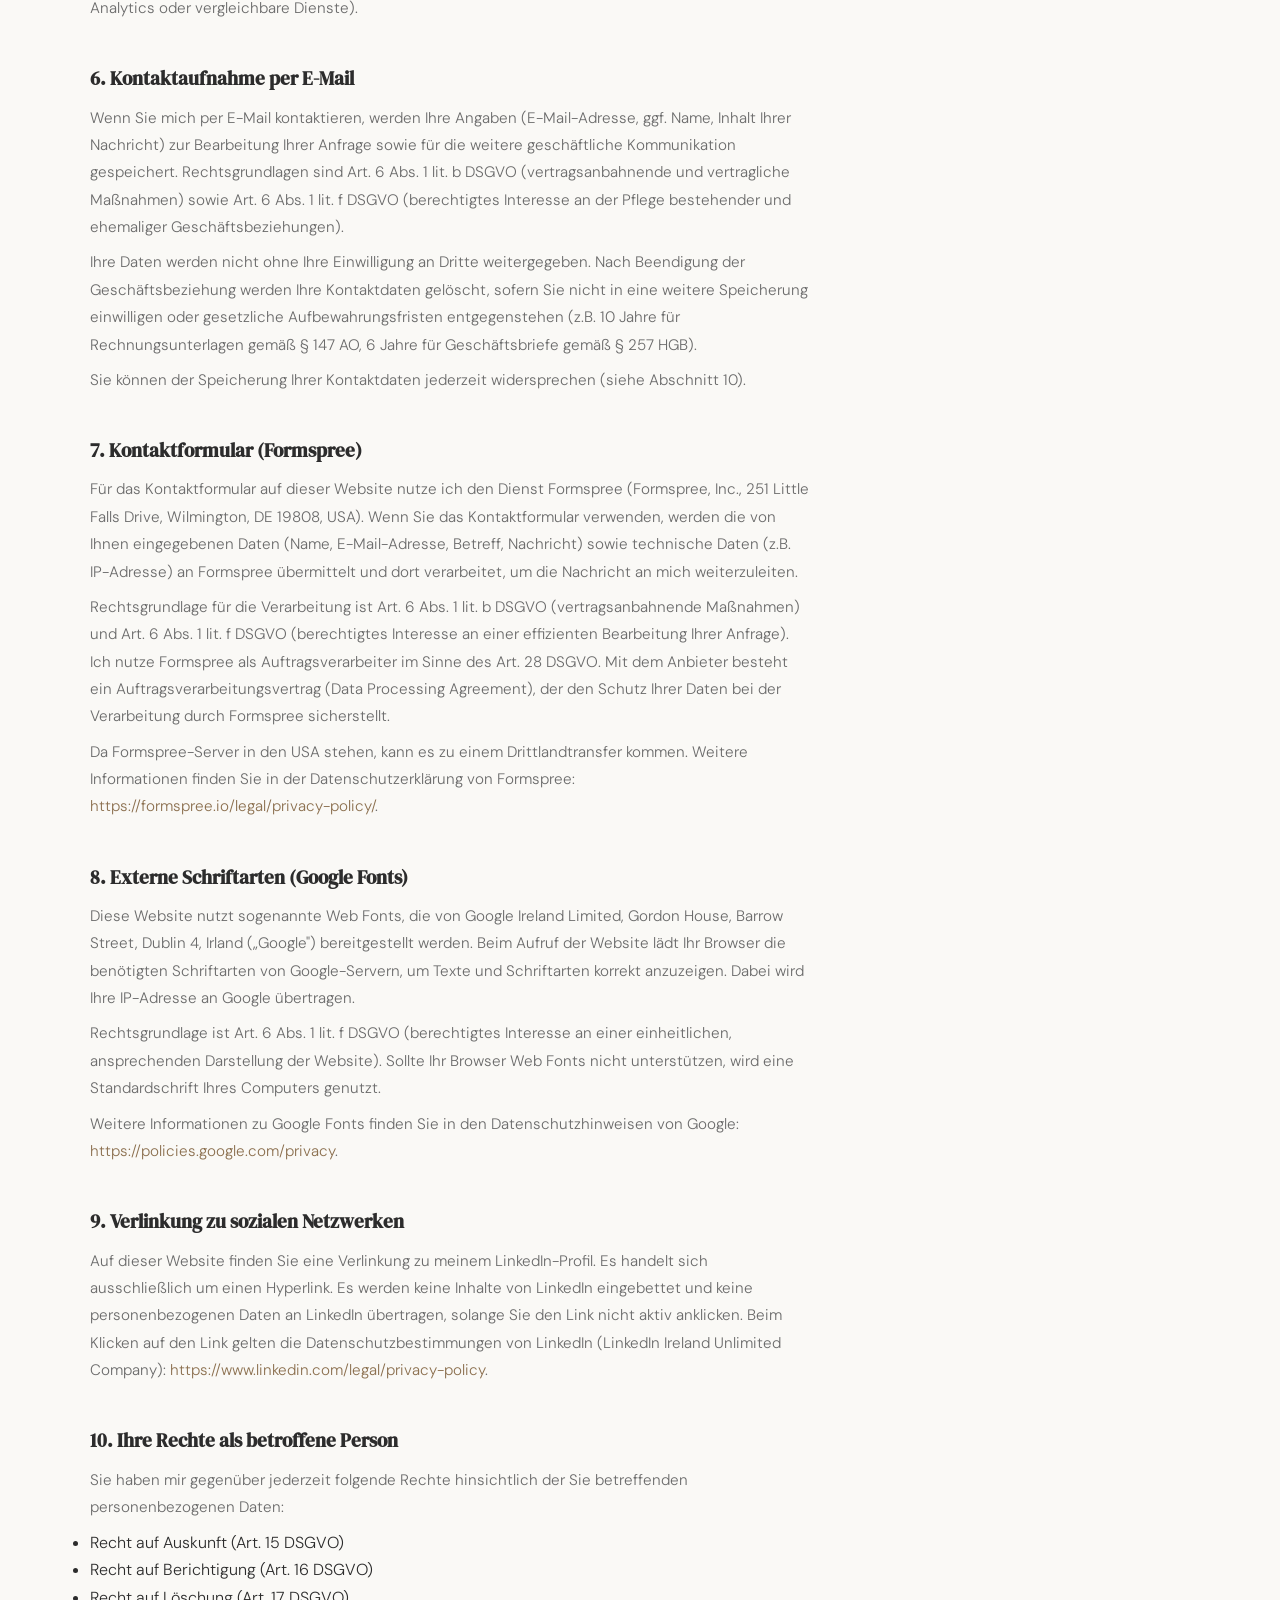
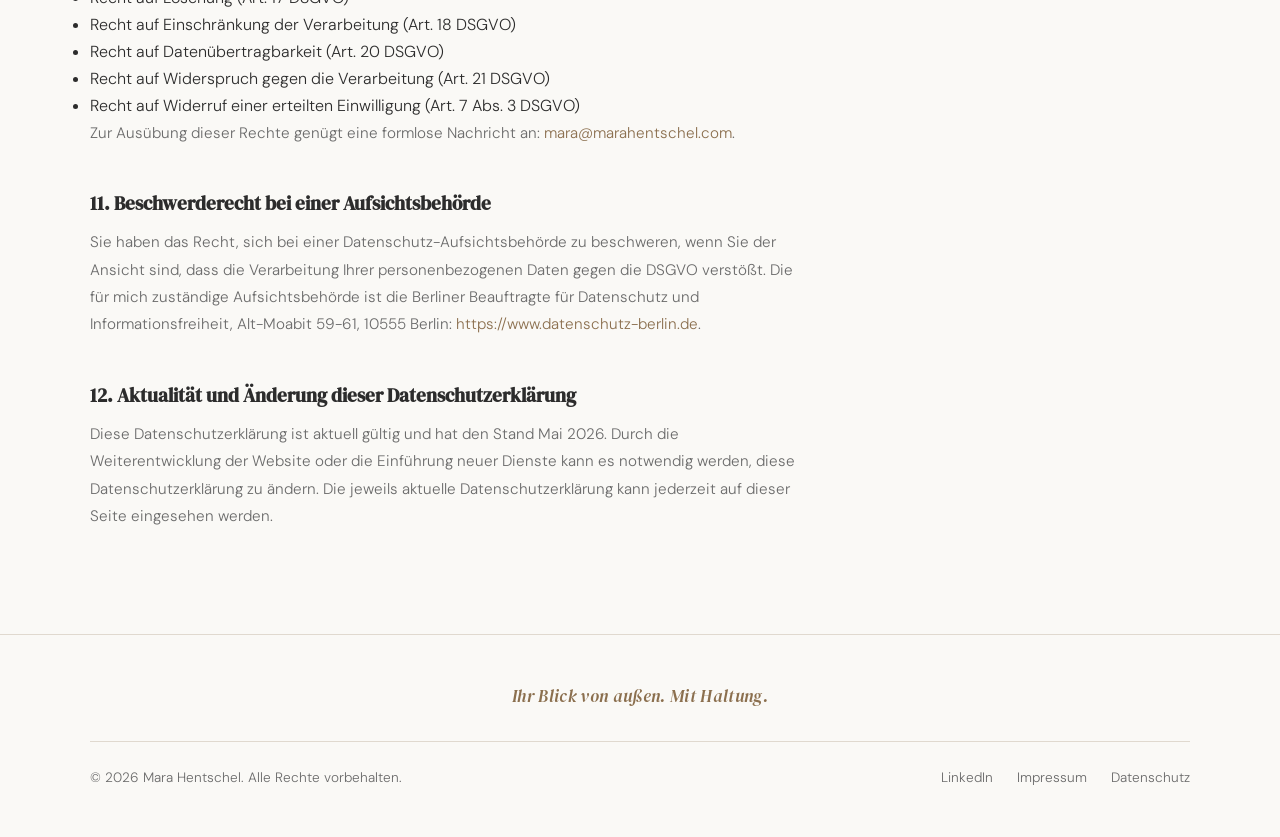
==== commit 95d16a57: "Revert to Google Fonts CDN Self-hosted fonts rendered subtly different from the original CDN version" ====
--- a/src/datenschutz.html
+++ b/src/datenschutz.html
@@ -5,6 +5,7 @@
 <meta name="viewport" content="width=device-width, initial-scale=1.0">
 <title>Datenschutzerklärung | Mara Hentschel</title>
 <meta name="robots" content="noindex, nofollow">
+<link href="https://fonts.googleapis.com/css2?family=DM+Serif+Display&family=DM+Sans:wght@300;400;500;600&display=swap" rel="stylesheet">
 <link rel="stylesheet" href="style.css">
 </head>
 <body>
@@ -102,9 +103,15 @@
         Da Formspree-Server in den USA stehen, kann es zu einem Drittlandtransfer kommen. Weitere Informationen finden Sie in der Datenschutzerklärung von Formspree: <a href="https://formspree.io/legal/privacy-policy/" target="_blank" rel="noopener noreferrer">https://formspree.io/legal/privacy-policy/</a>.
       </p>
 
-      <h2>8. Schriftarten</h2>
+      <h2>8. Externe Schriftarten (Google Fonts)</h2>
       <p>
-        Diese Website nutzt selbst gehostete Schriftarten (DM Sans und DM Serif Display). Die Schriftdateien werden direkt vom Server dieser Website ausgeliefert. Es findet keine Datenübertragung an Drittanbieter (z.B. Google Fonts) statt.
+        Diese Website nutzt sogenannte Web Fonts, die von Google Ireland Limited, Gordon House, Barrow Street, Dublin 4, Irland („Google") bereitgestellt werden. Beim Aufruf der Website lädt Ihr Browser die benötigten Schriftarten von Google-Servern, um Texte und Schriftarten korrekt anzuzeigen. Dabei wird Ihre IP-Adresse an Google übertragen.
+      </p>
+      <p>
+        Rechtsgrundlage ist Art. 6 Abs. 1 lit. f DSGVO (berechtigtes Interesse an einer einheitlichen, ansprechenden Darstellung der Website). Sollte Ihr Browser Web Fonts nicht unterstützen, wird eine Standardschrift Ihres Computers genutzt.
+      </p>
+      <p>
+        Weitere Informationen zu Google Fonts finden Sie in den Datenschutzhinweisen von Google: <a href="https://policies.google.com/privacy" target="_blank" rel="noopener noreferrer">https://policies.google.com/privacy</a>.
       </p>
 
       <h2>9. Verlinkung zu sozialen Netzwerken</h2>
--- a/src/style.css
+++ b/src/style.css
@@ -1,37 +1,3 @@
-/* ─── FONTS (selbst gehostet) ─── */
-@font-face {
-  font-family: 'DM Sans';
-  font-style: normal;
-  font-weight: 100 1000;
-  font-display: swap;
-  src: url('fonts/dm-sans-latin.woff2') format('woff2');
-  unicode-range: U+0000-00FF, U+0131, U+0152-0153, U+02BB-02BC, U+02C6, U+02DA, U+02DC, U+0304, U+0308, U+0329, U+2000-206F, U+20AC, U+2122, U+2191, U+2193, U+2212, U+2215, U+FEFF, U+FFFD;
-}
-@font-face {
-  font-family: 'DM Sans';
-  font-style: normal;
-  font-weight: 100 1000;
-  font-display: swap;
-  src: url('fonts/dm-sans-latin-ext.woff2') format('woff2');
-  unicode-range: U+0100-02BA, U+02BD-02C5, U+02C7-02CC, U+02CE-02D7, U+02DD-02FF, U+0304, U+0308, U+0329, U+1D00-1DBF, U+1E00-1E9F, U+1EF2-1EFF, U+2020, U+20A0-20AB, U+20AD-20C0, U+2113, U+2C60-2C7F, U+A720-A7FF;
-}
-@font-face {
-  font-family: 'DM Serif Display';
-  font-style: normal;
-  font-weight: 400;
-  font-display: swap;
-  src: url('fonts/dm-serif-display-latin.woff2') format('woff2');
-  unicode-range: U+0000-00FF, U+0131, U+0152-0153, U+02BB-02BC, U+02C6, U+02DA, U+02DC, U+0304, U+0308, U+0329, U+2000-206F, U+20AC, U+2122, U+2191, U+2193, U+2212, U+2215, U+FEFF, U+FFFD;
-}
-@font-face {
-  font-family: 'DM Serif Display';
-  font-style: normal;
-  font-weight: 400;
-  font-display: swap;
-  src: url('fonts/dm-serif-display-latin-ext.woff2') format('woff2');
-  unicode-range: U+0100-02BA, U+02BD-02C5, U+02C7-02CC, U+02CE-02D7, U+02DD-02FF, U+0304, U+0308, U+0329, U+1D00-1DBF, U+1E00-1E9F, U+1EF2-1EFF, U+2020, U+20A0-20AB, U+20AD-20C0, U+2113, U+2C60-2C7F, U+A720-A7FF;
-}
-
 *, *::before, *::after { margin: 0; padding: 0; box-sizing: border-box; }
 html { scroll-behavior: smooth; }
 
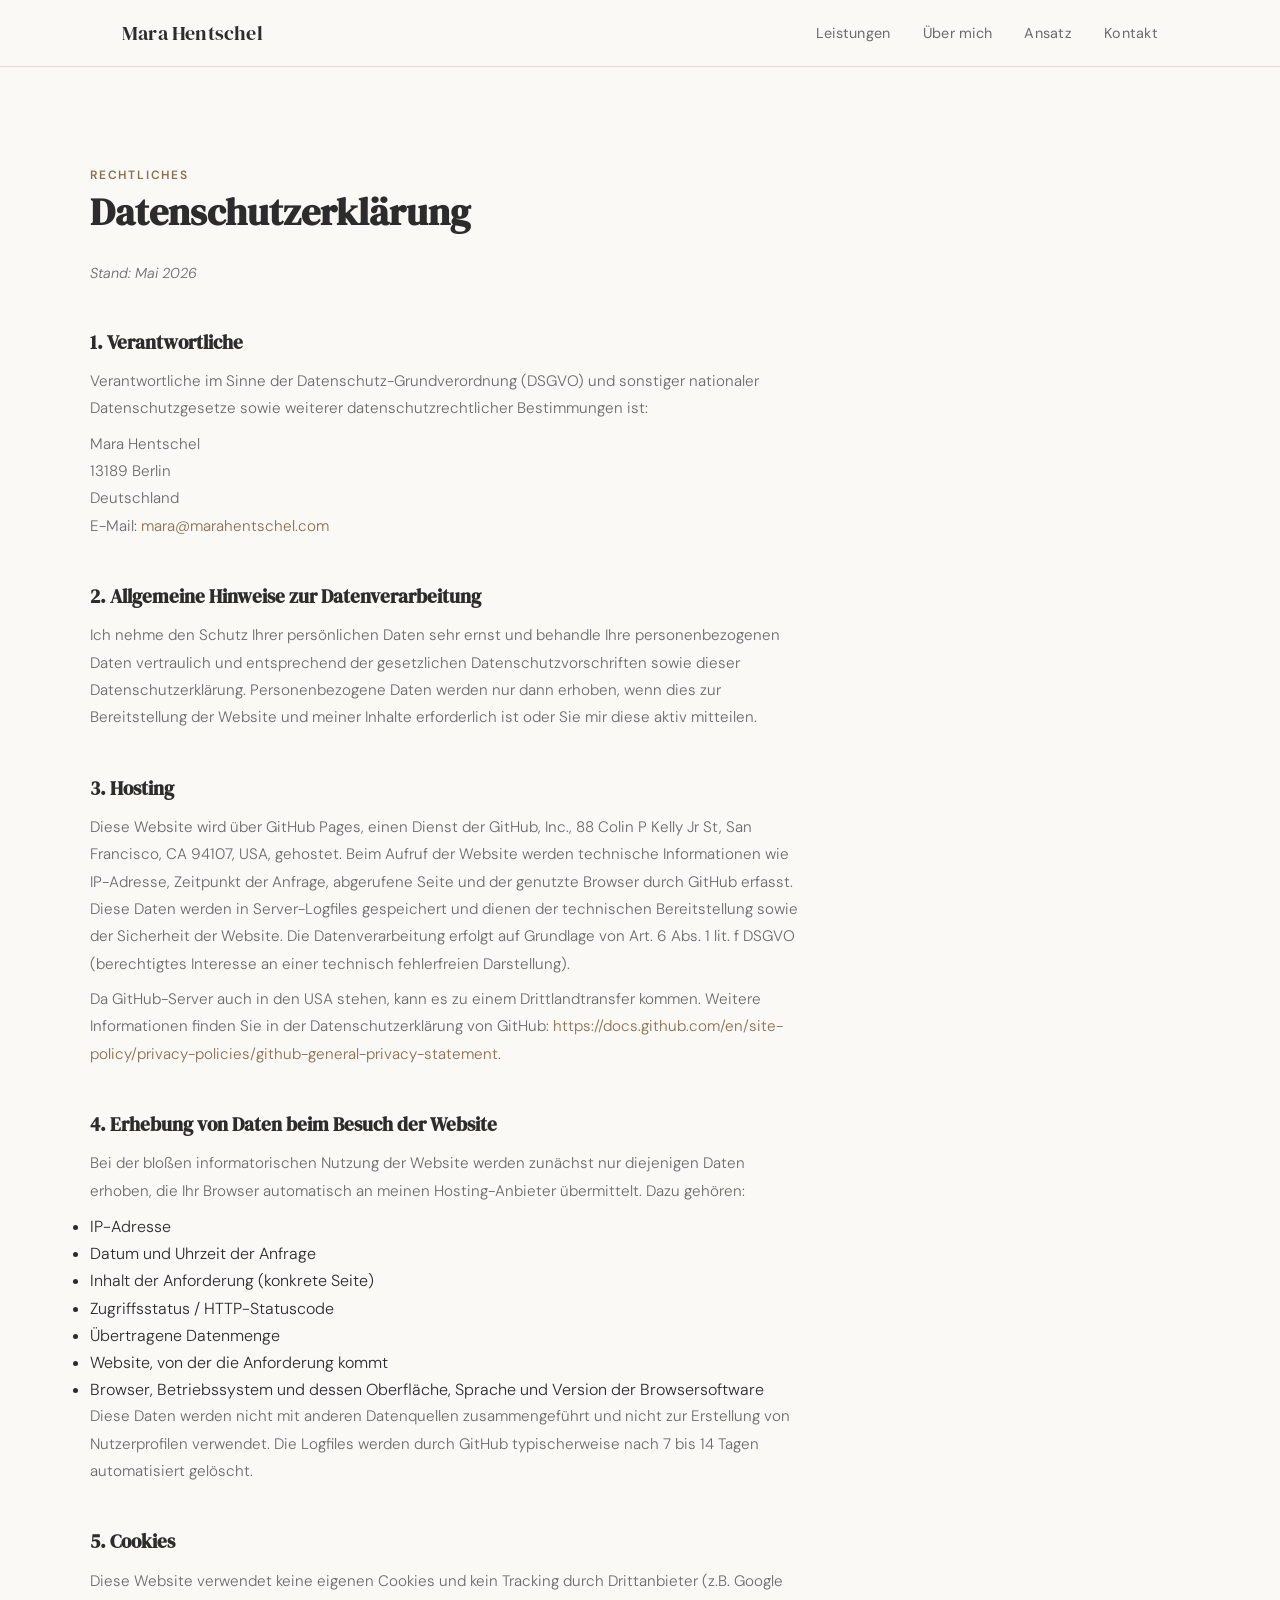
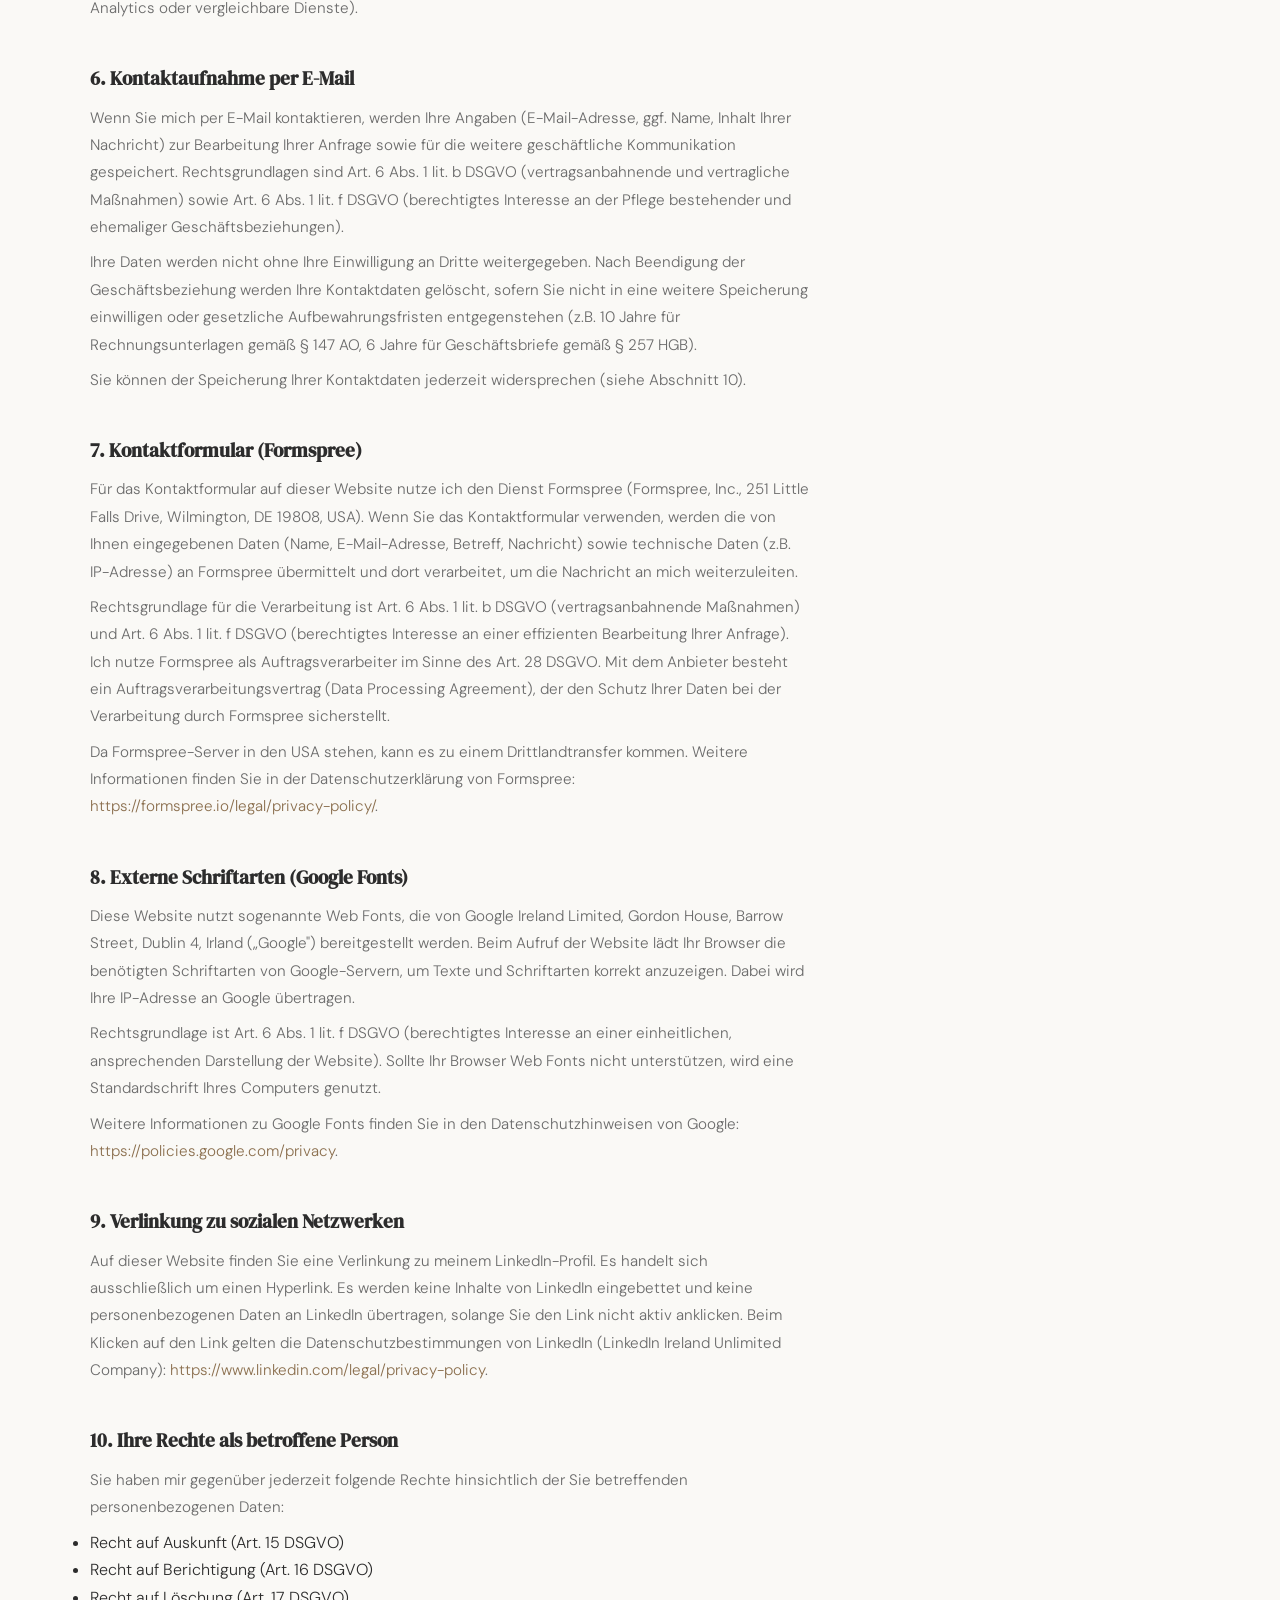
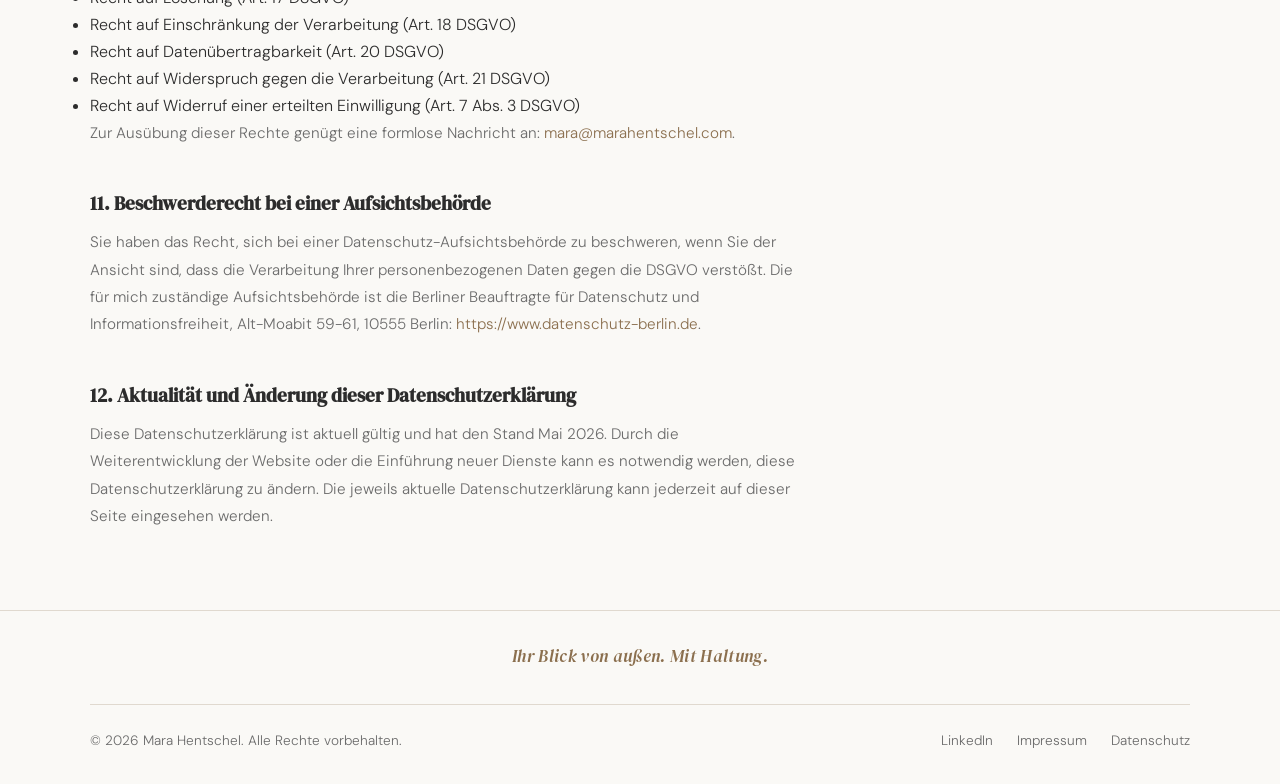
==== commit 2db925a7: "Favicon: switch M color from black to accent brown, add to legal pages Continues the accent-color hi" ====
--- a/src/datenschutz.html
+++ b/src/datenschutz.html
@@ -7,6 +7,7 @@
 <meta name="robots" content="noindex, nofollow">
 <link href="https://fonts.googleapis.com/css2?family=DM+Serif+Display&family=DM+Sans:wght@300;400;500;600&display=swap" rel="stylesheet">
 <link rel="stylesheet" href="style.css">
+<link rel="icon" href="data:image/svg+xml,<svg xmlns='http://www.w3.org/2000/svg' viewBox='0 0 100 100'><text y='.9em' font-size='90' font-family='serif' fill='%238B6F4E'>M</text></svg>">
 </head>
 <body>
 
--- a/src/style.css
+++ b/src/style.css
@@ -78,10 +78,10 @@
 
 /* ─── HERO ─── */
 .hero {
-  min-height: 100vh;
-  display: flex;
-  align-items: center;
-  padding: 8rem 2rem 4rem;
+  min-height: 78vh;
+  display: flex;
+  align-items: center;
+  padding: 7rem 2rem 3rem;
 }
 
 .hero-inner {
@@ -145,34 +145,14 @@
   transition: opacity 0.6s ease;
 }
 
-.hero-img-secondary {
-  opacity: 0;
-}
-
-.hero-image:hover .hero-img-primary {
-  opacity: 0;
-}
-
-.hero-image:hover .hero-img-secondary {
-  opacity: 1;
-}
-
-.hero-image-placeholder {
-  width: 100%;
-  height: 100%;
-  display: flex;
-  align-items: center;
-  justify-content: center;
-  flex-direction: column;
-  color: var(--color-accent-light);
-  font-size: 0.85rem;
-  gap: 0.5rem;
-}
-
-.hero-image-placeholder svg { opacity: 0.4; }
+.hero-img-secondary { opacity: 0; }
+
+.hero-image:hover .hero-img-primary { opacity: 0; }
+
+.hero-image:hover .hero-img-secondary { opacity: 1; }
 
 /* ─── SECTIONS ─── */
-section { padding: 6rem 2rem; }
+section { padding: 4.5rem 2rem; }
 
 .section-inner {
   max-width: 1100px;
@@ -195,6 +175,8 @@
   line-height: 1.3;
 }
 
+.section-title span { color: var(--color-accent); }
+
 /* ─── LEISTUNGEN ─── */
 #leistungen { background: var(--color-white); }
 
@@ -202,7 +184,7 @@
   display: grid;
   grid-template-columns: repeat(3, 1fr);
   gap: 2.5rem;
-  margin-top: 3rem;
+  margin-top: 2.2rem;
   align-items: stretch;
 }
 
@@ -240,7 +222,7 @@
   display: flex;
   align-items: center;
   justify-content: center;
-  background: var(--color-warm);
+  background: transparent;
   color: var(--color-accent);
   margin: 0 auto 1.5rem;
 }
@@ -268,19 +250,33 @@
   display: grid;
   grid-template-columns: 1fr 1.4fr;
   gap: 4rem;
-  align-items: start;
+  align-items: center;
   margin-top: 2rem;
 }
 
 .about-image {
   aspect-ratio: 1;
   background: var(--color-warm);
-  display: flex;
-  align-items: center;
-  justify-content: center;
-  color: var(--color-accent-light);
-  font-size: 0.85rem;
-}
+  position: relative;
+  overflow: hidden;
+}
+
+.about-image img {
+  width: 100%;
+  height: 100%;
+  object-fit: cover;
+  display: block;
+  position: absolute;
+  top: 0;
+  left: 0;
+  transition: opacity 0.6s ease;
+}
+
+.about-img-secondary { opacity: 0; }
+
+.about-image:hover .about-img-primary { opacity: 0; }
+
+.about-image:hover .about-img-secondary { opacity: 1; }
 
 .about-text p {
   color: var(--color-text-light);
@@ -302,29 +298,11 @@
 
 .linkedin-link:hover { color: #7A6043; }
 
-.about-text p:first-of-type {
-  font-size: 1.1rem;
-  color: var(--color-text);
-  font-weight: 400;
-}
-
-.about-tags {
-  display: flex;
-  flex-wrap: wrap;
-  gap: 0.5rem;
-  margin-top: 1.5rem;
-}
-
-.about-tags span {
-  padding: 0.4rem 1rem;
-  border: 1px solid var(--color-divider);
-  font-size: 0.8rem;
-  font-weight: 500;
-  letter-spacing: 0.02em;
-  color: var(--color-text-light);
-  flex: 1 1 auto;
-  text-align: center;
-  white-space: nowrap;
+.about-lead {
+  max-width: 700px;
+  font-size: 1.15rem;
+  color: var(--color-text-light);
+  margin: 2rem 0 2.5rem;
 }
 
 /* ─── ANSATZ ─── */
@@ -334,27 +312,47 @@
   max-width: 700px;
   font-size: 1.15rem;
   color: var(--color-text-light);
-  margin-bottom: 2.5rem;
+  margin-bottom: 1.75rem;
 }
 
 .approach-steps {
-  display: grid;
-  grid-template-columns: repeat(3, 1fr);
-  gap: 2rem;
+  margin-top: 1rem;
 }
 
 .approach-step {
-  padding: 2rem 0;
-  border-top: 2px solid var(--color-accent);
+  padding: 1.8rem 0;
+  border-top: 1px solid var(--color-divider);
+}
+
+.approach-step:last-child {
+  border-bottom: 1px solid var(--color-divider);
+}
+
+.approach-label {
+  display: block;
+  font-family: var(--font-body);
+  font-size: 0.72rem;
+  font-weight: 600;
+  text-transform: uppercase;
+  letter-spacing: 0.18em;
+  color: var(--color-accent);
+  margin-bottom: 0.9rem;
 }
 
 .approach-step h4 {
   font-family: var(--font-display);
-  font-size: 1.15rem;
+  font-size: clamp(1.4rem, 2.2vw, 1.85rem);
+  line-height: 1.3;
   margin-bottom: 0.75rem;
-}
-
-.approach-step p { color: var(--color-text-light); font-size: 0.95rem; }
+  max-width: 760px;
+}
+
+.approach-step p {
+  color: var(--color-text-light);
+  font-size: 1rem;
+  line-height: 1.7;
+  max-width: 760px;
+}
 
 /* ─── KONTAKT ─── */
 #kontakt { background: var(--color-white); }
@@ -484,10 +482,59 @@
   font-weight: 600;
 }
 
+.trust-clients {
+  max-width: 1100px;
+  margin: 1rem auto 0;
+  font-size: 0.78rem;
+  letter-spacing: 0.04em;
+  color: var(--color-muted);
+  text-align: center;
+  line-height: 1.6;
+}
+
 @media (max-width: 700px) {
   .trust-inner span { white-space: normal; }
   .trust-inner span:not(:last-child)::after { display: none; }
-}
+  .trust-clients { font-size: 0.72rem; padding: 0 1rem; }
+}
+
+/* ─── SECTION BRIDGES (führen leise in die nächste Sektion) ─── */
+.section-bridge {
+  font-family: var(--font-display);
+  font-style: italic;
+  font-size: 1.2rem;
+  line-height: 1.5;
+  color: var(--color-text);
+  text-align: center;
+  margin-top: 2rem;
+  letter-spacing: 0.01em;
+}
+
+.section-bridge a {
+  color: var(--color-accent);
+  text-decoration: none;
+  border-bottom: 1px solid var(--color-accent);
+  padding-bottom: 2px;
+  transition: opacity 0.3s;
+}
+
+.section-bridge a:hover { opacity: 0.65; }
+
+.section-coda {
+  font-family: var(--font-display);
+  font-style: italic;
+  font-size: 1.05rem;
+  line-height: 1.5;
+  color: var(--color-accent);
+  text-align: center;
+  margin-top: 2rem;
+  letter-spacing: 0.02em;
+}
+
+/* Engerer Übergang zwischen Sektionen, wenn eine Brücke nahtlos weiterführt */
+#leistungen { padding-bottom: 1rem; }
+#ueber-mich { padding-top: 2rem; padding-bottom: 3rem; }
+#ansatz { padding-top: 3rem; padding-bottom: 2rem; }
 
 /* ─── IMPRESSUM / LEGAL ─── */
 .legal-page {
@@ -536,7 +583,7 @@
 
 /* ─── FOOTER ─── */
 footer {
-  padding: 3rem 2rem;
+  padding: 2rem 2rem;
   border-top: 1px solid var(--color-divider);
   background: var(--color-bg);
 }
@@ -546,7 +593,7 @@
   margin: 0 auto;
   display: flex;
   flex-direction: column;
-  gap: 1.8rem;
+  gap: 2rem;
   font-size: 0.85rem;
   color: var(--color-text-light);
 }
@@ -603,12 +650,13 @@
   .nav-toggle { display: block; }
 
   .hero-inner { grid-template-columns: 1fr; gap: 2rem; }
-  .hero-image { max-height: 400px; }
+  .hero-image { aspect-ratio: 4 / 3; max-height: 400px; }
   .hero { min-height: auto; padding-top: 7rem; }
 
   .services-grid { grid-template-columns: 1fr; }
   .about-grid { grid-template-columns: 1fr; }
-  .approach-steps { grid-template-columns: 1fr; }
+  .approach-step { padding: 2.2rem 0; }
+  .approach-label { font-size: 0.68rem; margin-bottom: 0.9rem; }
   .contact-grid { grid-template-columns: 1fr; }
 
   .footer-bottom { flex-direction: column; gap: 1rem; text-align: center; }
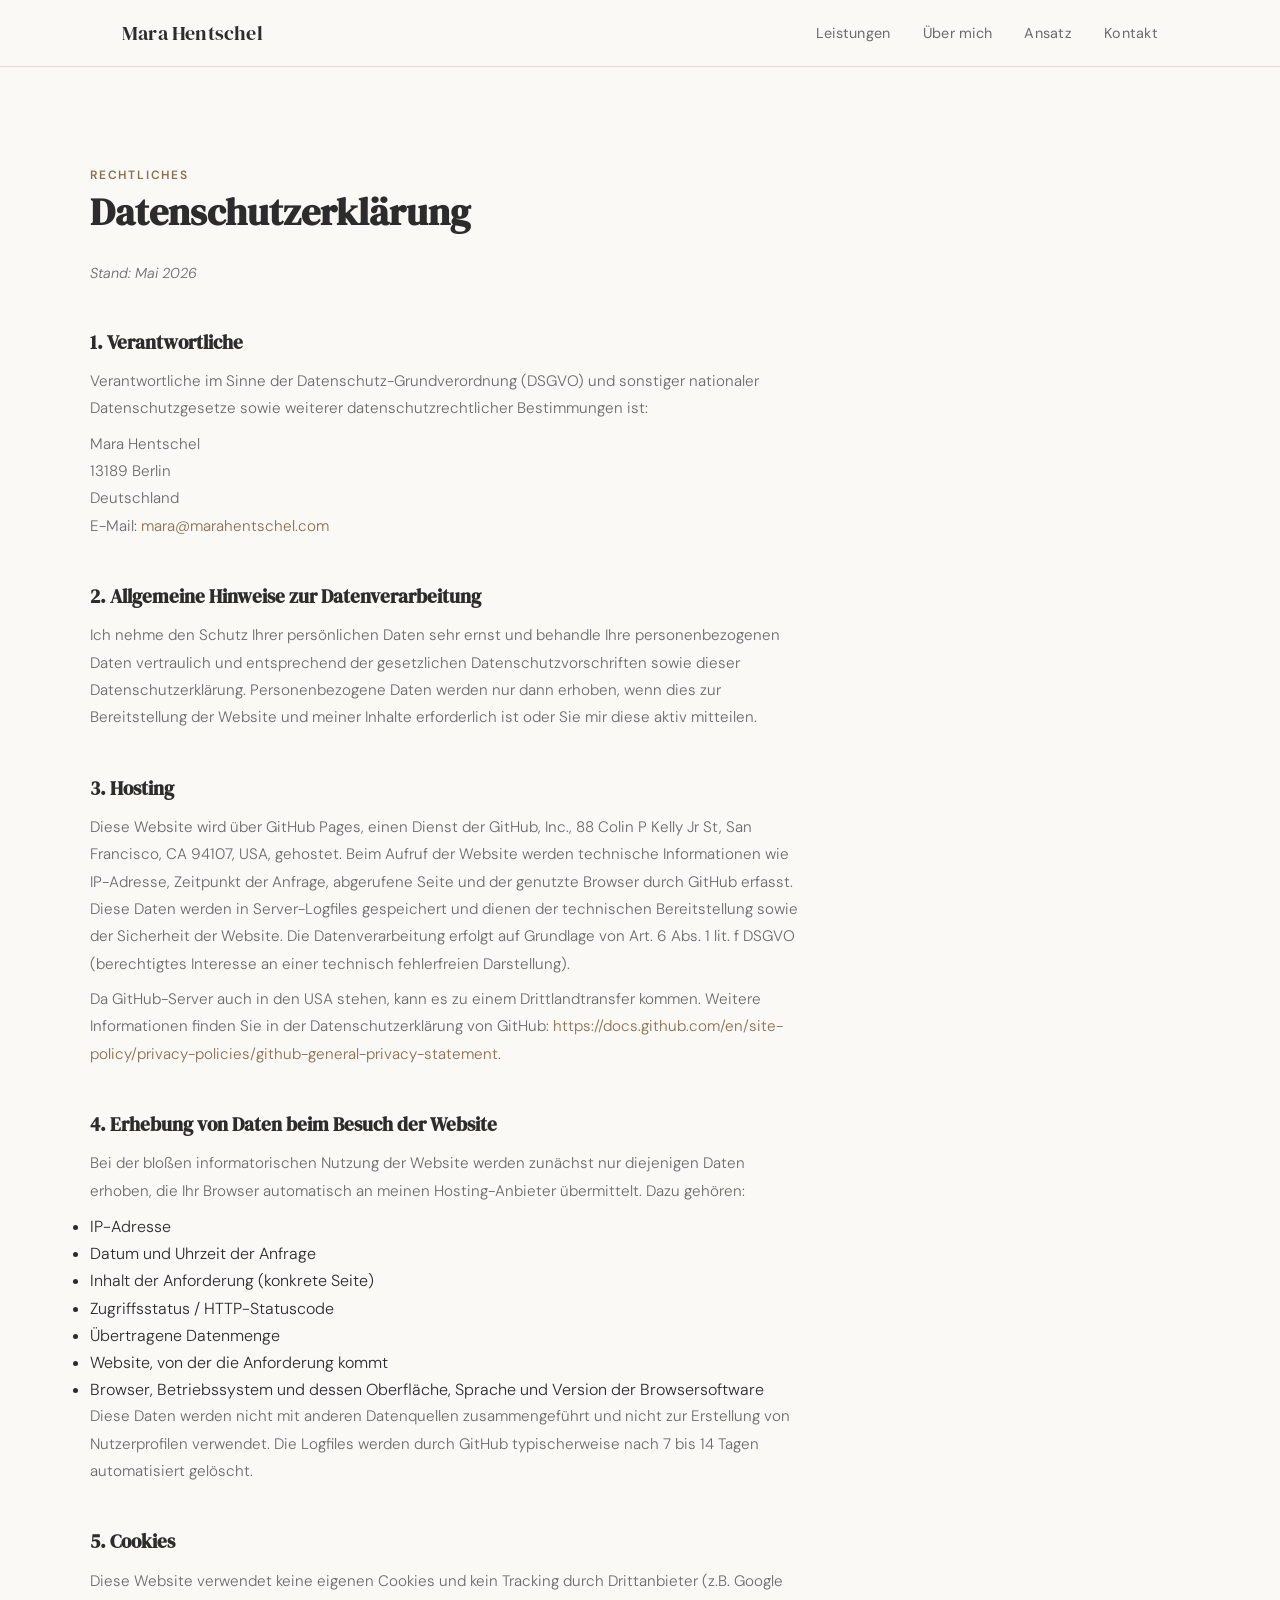
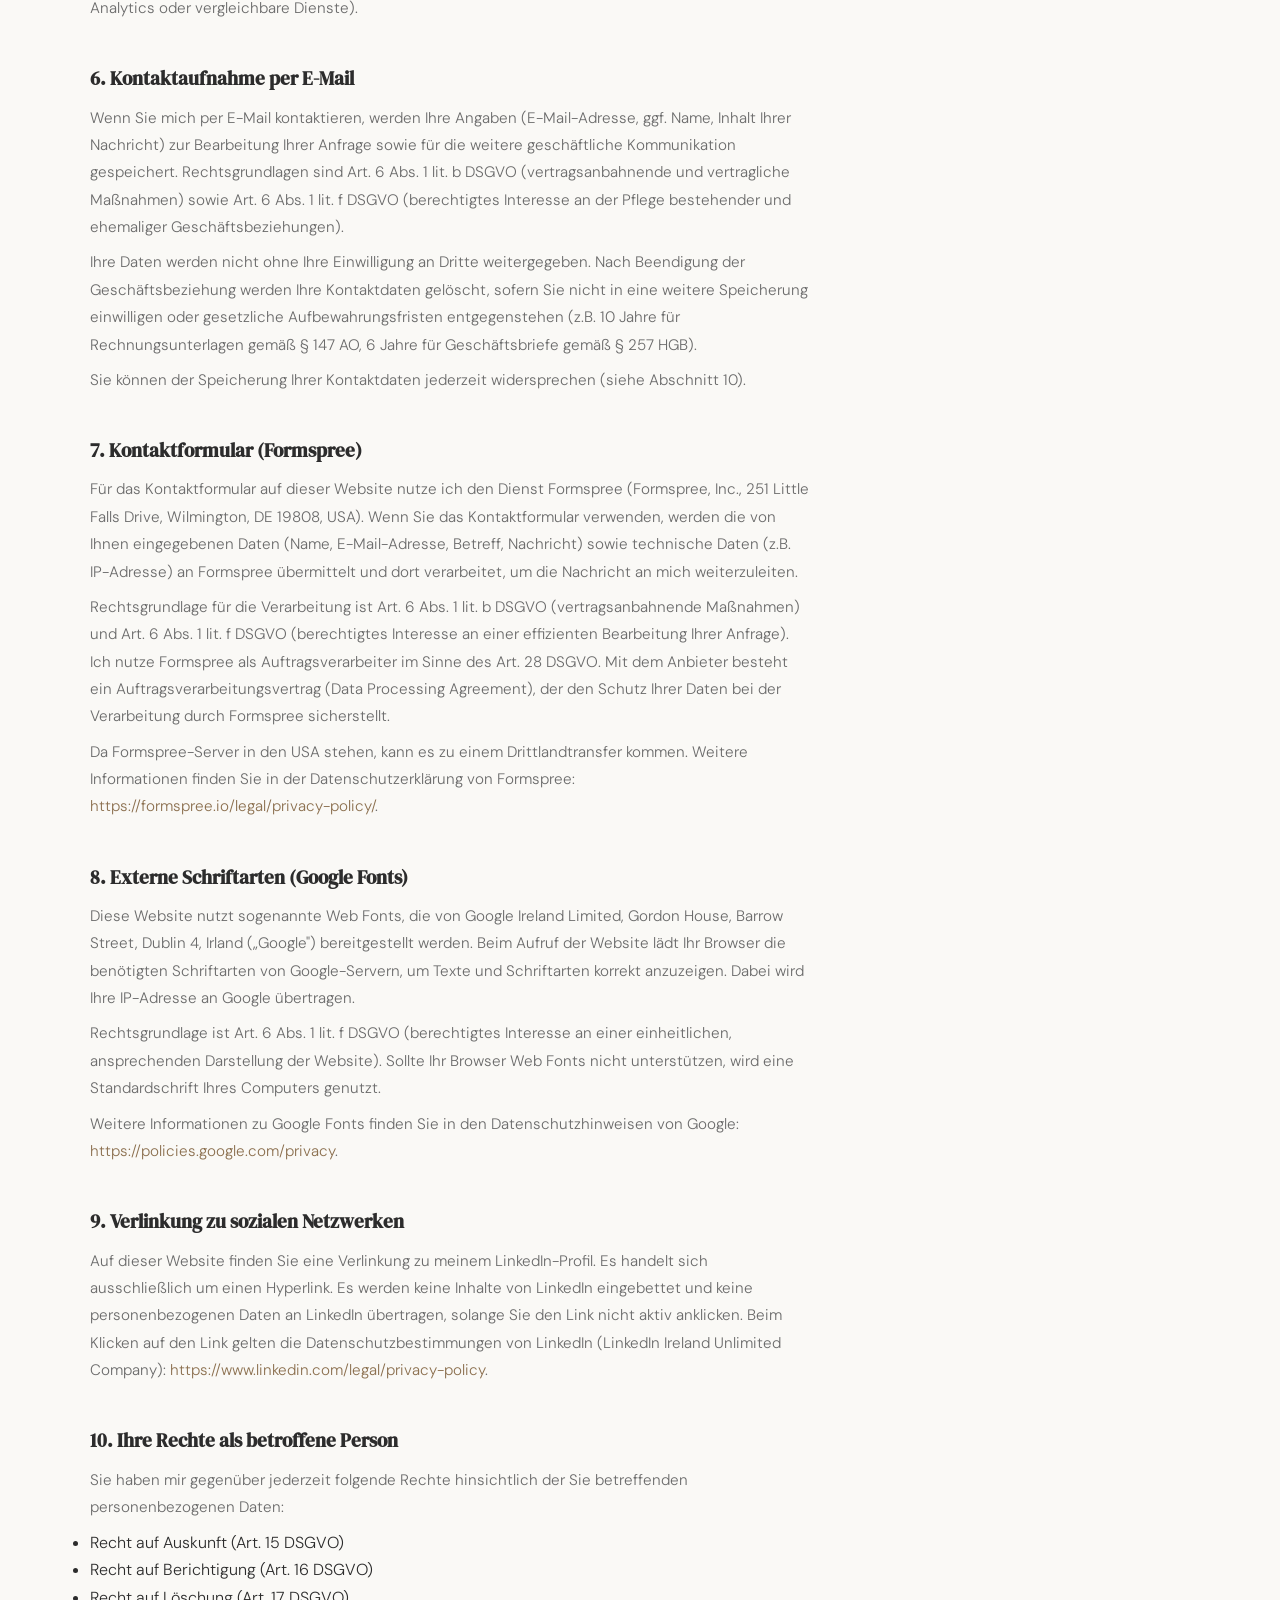
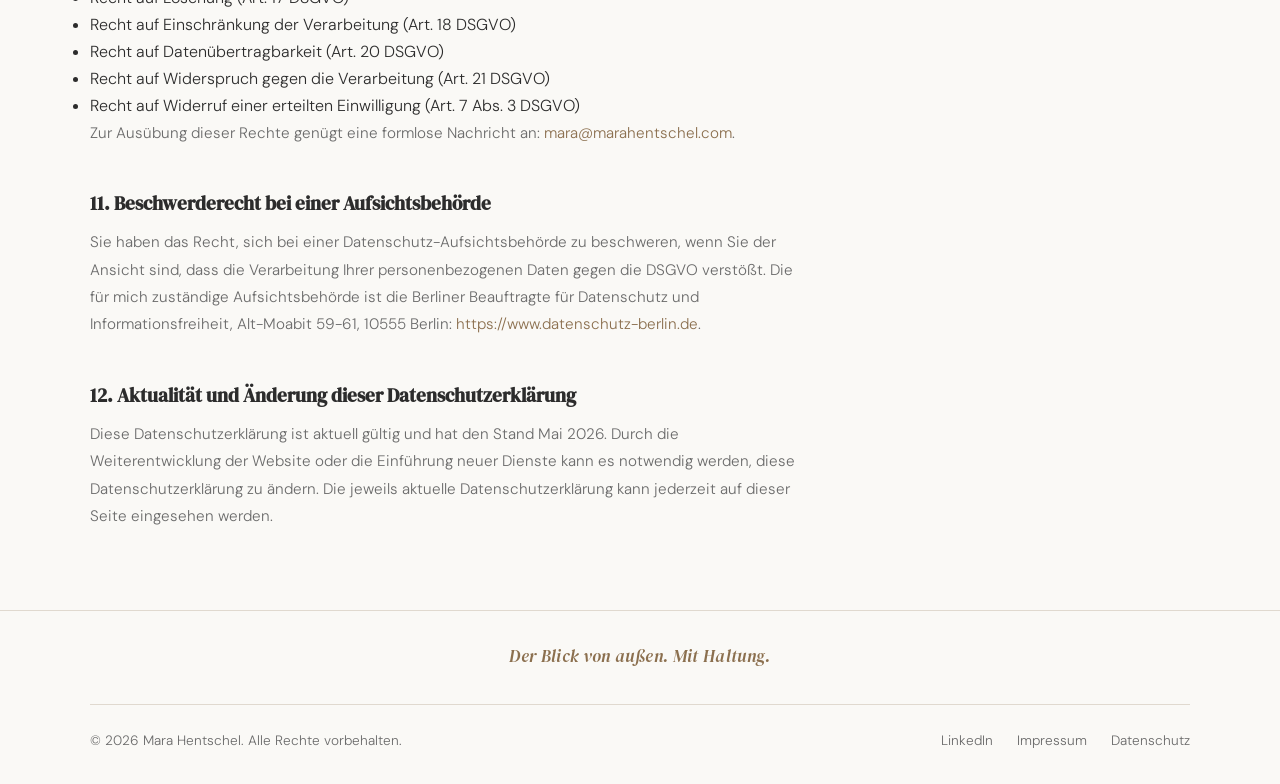
==== commit cfe6f941: "About: coach-voice rewrite of biographical paragraph, tagline clarification - Rewrite About P4 from " ====
--- a/src/datenschutz.html
+++ b/src/datenschutz.html
@@ -154,7 +154,7 @@
 <!-- FOOTER -->
 <footer>
   <div class="footer-inner">
-    <p class="footer-tagline">Ihr Blick von außen. Mit Haltung.</p>
+    <p class="footer-tagline">Der Blick von außen. Mit Haltung.</p>
     <div class="footer-bottom">
       <span>© 2026 Mara Hentschel. Alle Rechte vorbehalten.</span>
       <div class="footer-links">
